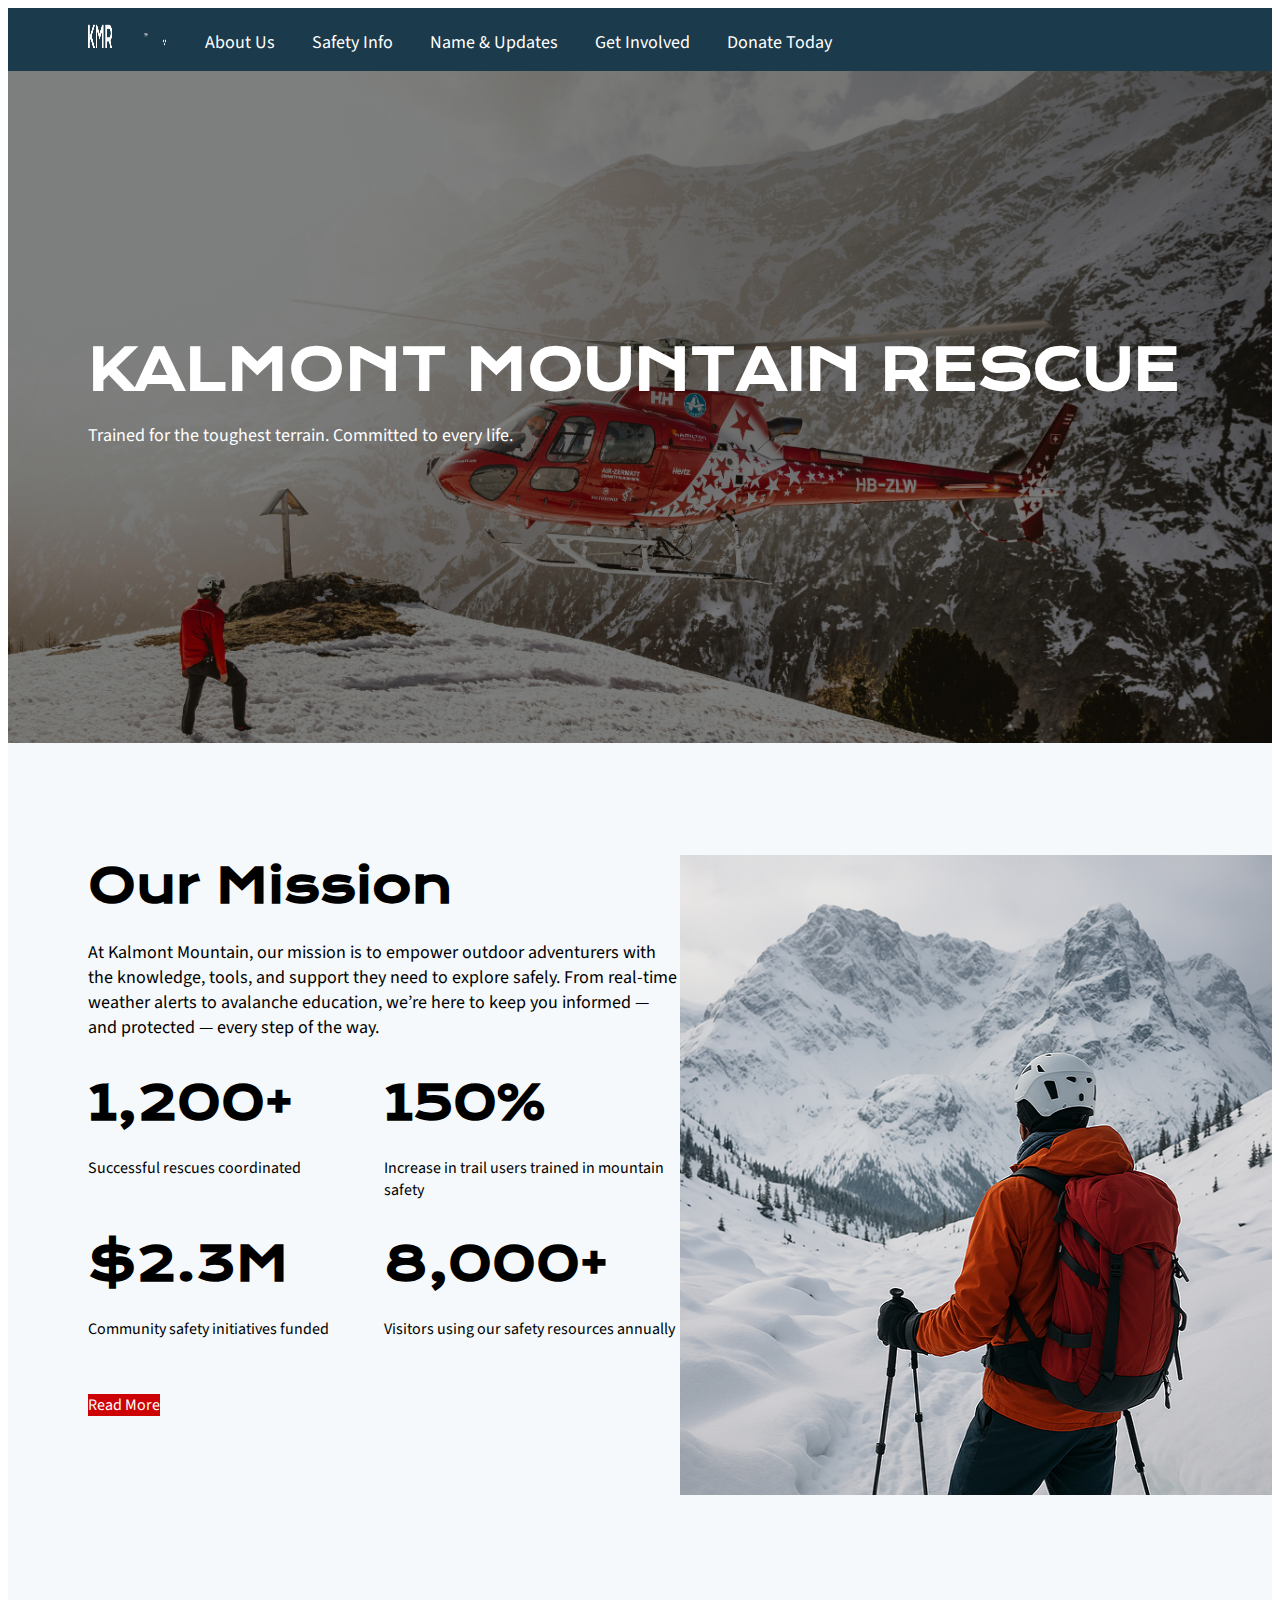
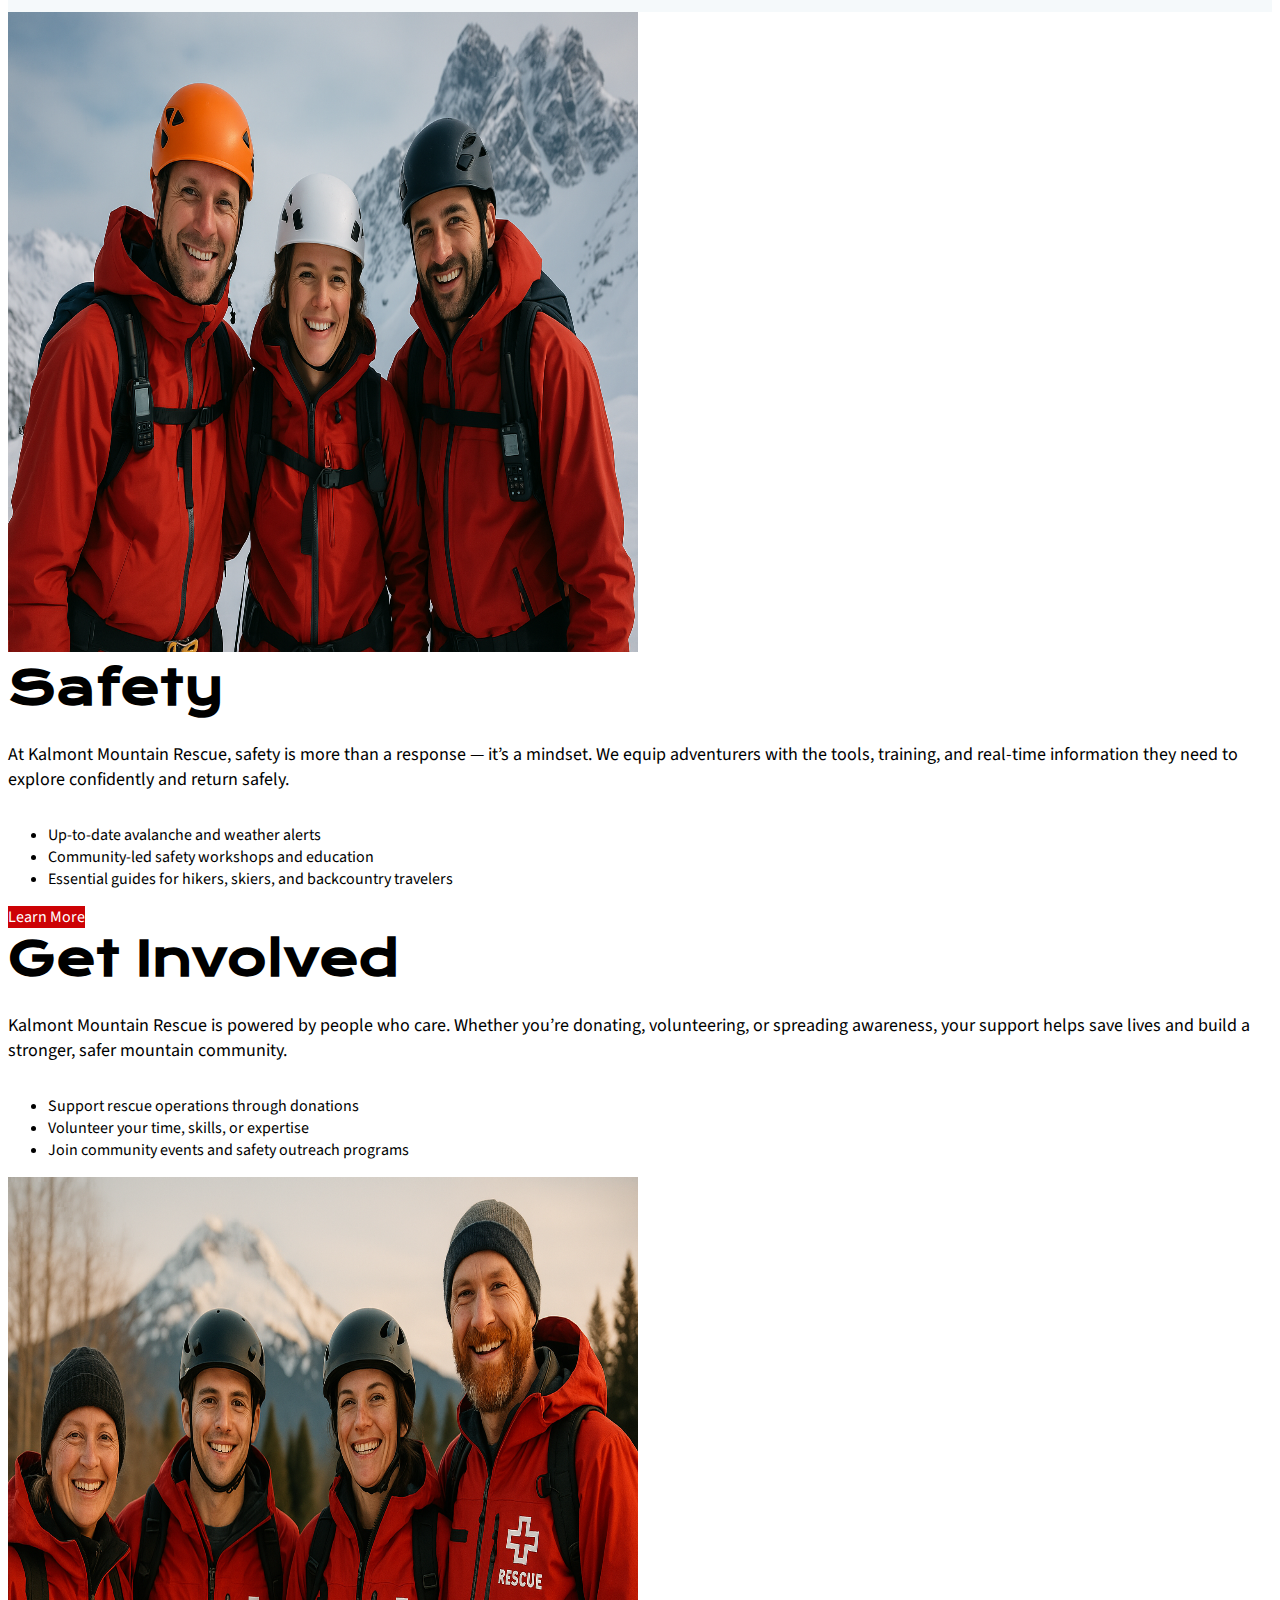
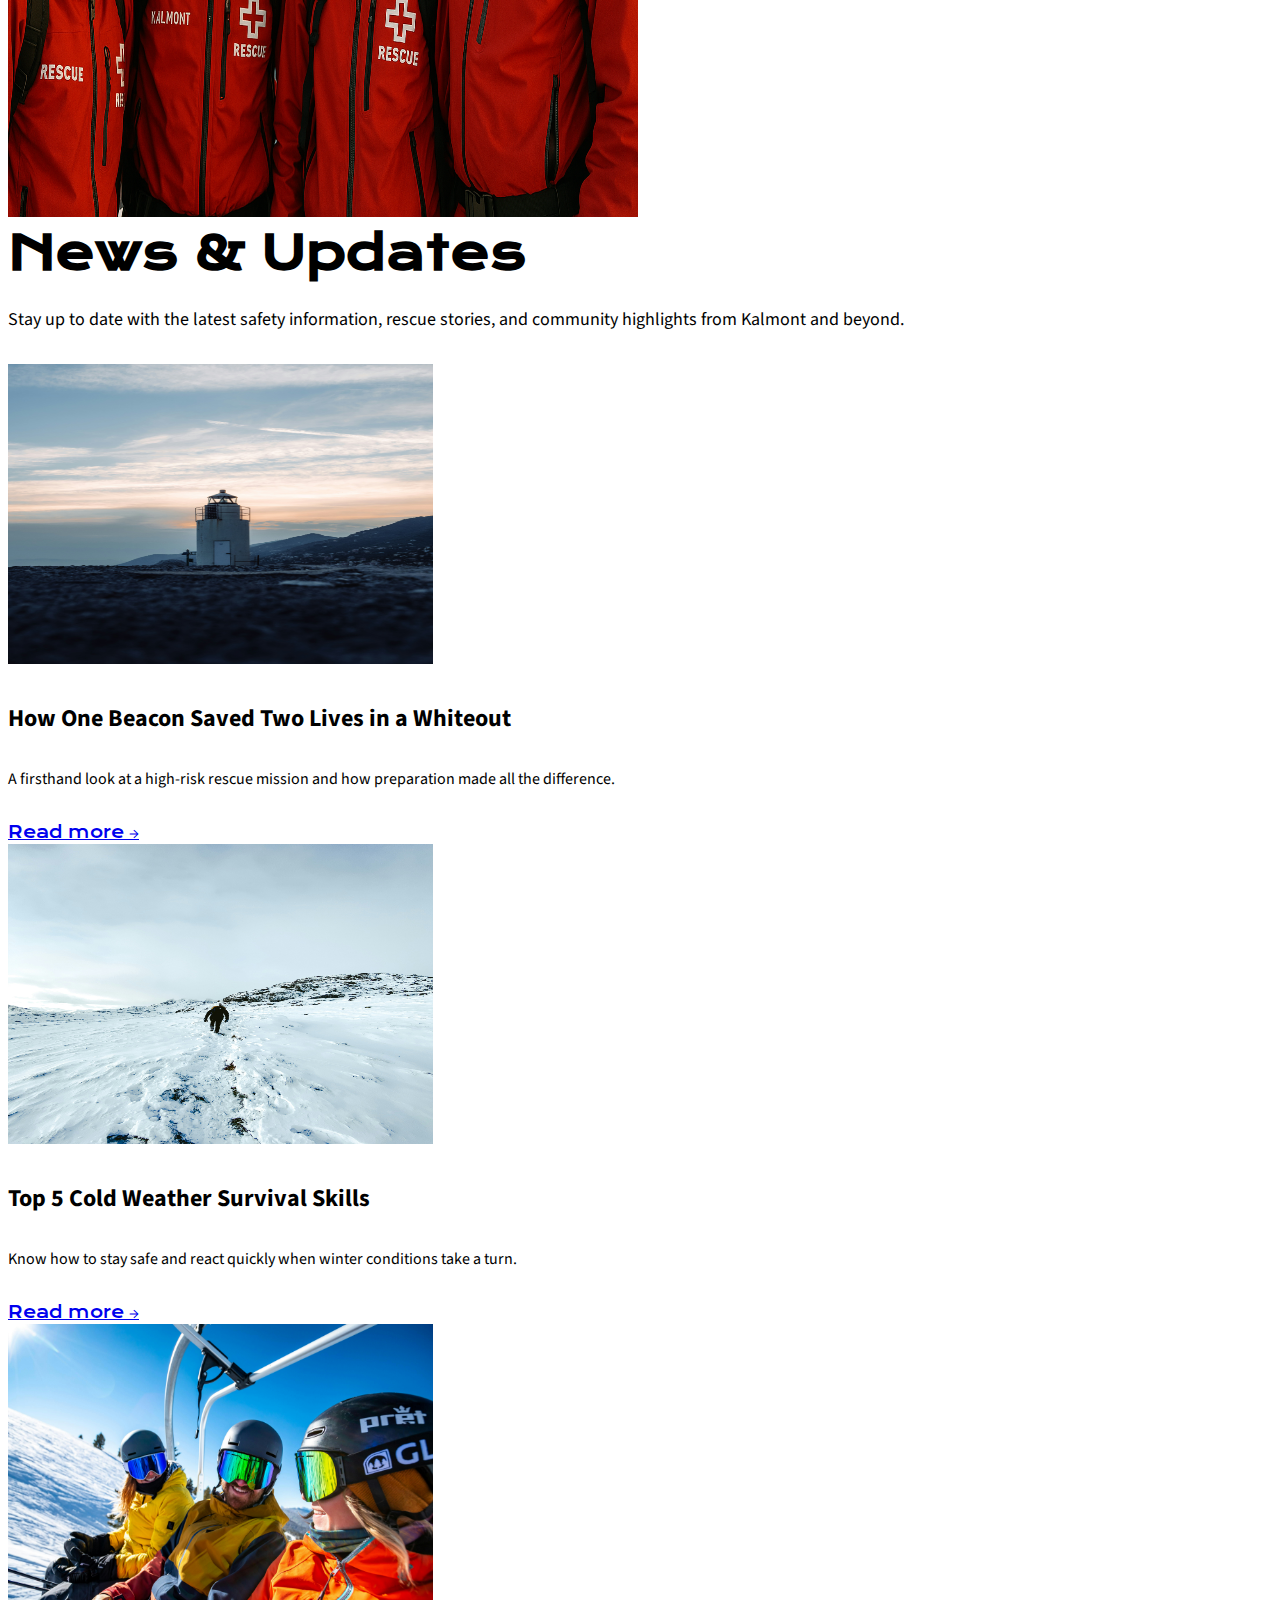
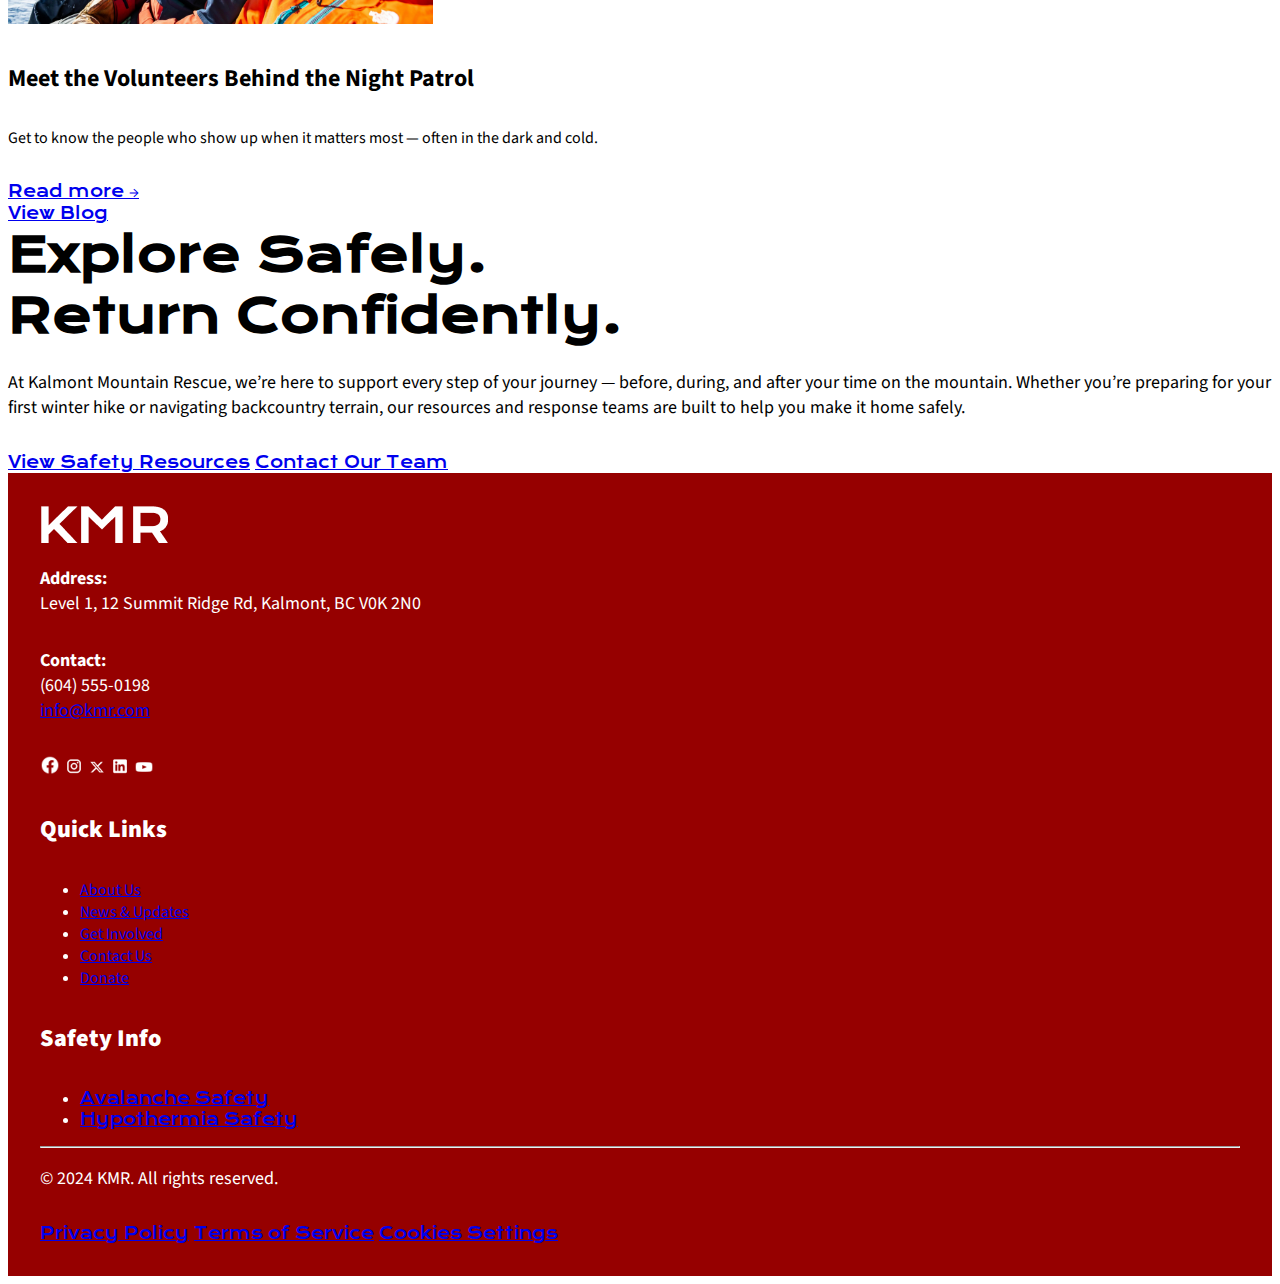
==== index.html @ d56be4c4 "fixed social media icon sizes" ====
<!DOCTYPE html>
<html lang="en">

<head>
  <!-- This area is for instructors for the browser and not for user -->
  <meta charset="utf-8">
  <title>Kalmont Mountain Rescue</title>
  <meta name="viewport" content="width=devise-width, initial-scale=1">
  <link rel="stylesheet" href="css/main.css">
  <!-- Google Fonts -->
  <link href="https://fonts.googleapis.com/css2?family=Krona+One&family=Source+Sans+3:wght@400;600&display=swap"
    rel="stylesheet">

</head>

<body>
  <header>
    <nav>
      <logo><img src="img/KMR.png" height="24px" width="24px" alt="KMR logo"></logo>
      <a href="#weather-section">
        <img src="img/Group 14.png" height="24px" width="24px" alt="Icon of clouds with raindrops and lightening">
        <img src="img/weui_arrow-outlined.png" height="13px" width="7px" alt="chevron icon for drop down menu">
      </a>
      <a href="#about-us">About Us</a>
      <a href="#safety-info">Safety Info</a>
      <a href="#news-and-updates">Name & Updates</a>
      <a href="#get-involved">Get Involved</a>
      <a class=donate-button href="#donate-form">Donate Today</a>
    </nav>
  </header>

<main>
  <section class="hero">
    <article>
      <h1>Kalmont Mountain Rescue</h1>
      <p>Trained for the toughest terrain. Committed to every life.</p>
    </article>
  </section>

  <section class="our-mission">
    <section class="stats-section"></div>
    <div class="description">
    <h2>Our Mission</h2>
    <p>At Kalmont Mountain, our mission is to empower outdoor adventurers with the knowledge, tools, and support they
      need to explore safely. From real-time weather alerts to avalanche education, we’re here to keep you informed —
      and protected — every step of the way.</p>
    </div>

    <div class="numbers">
      <div class="stat">
        <h2>1,200+</h2>
        <p class="p2">Successful rescues coordinated</p>
      </div>

      <div class="stat">
        <h2>150%</h2>
        <p class="p2">Increase in trail users trained in mountain safety</p>
      </div>

      <div class="stat">
        <h2>$2.3M</h2>
        <p class="p2">Community safety initiatives funded</p>
      </div>

      <div class="stat">
        <h2>8,000+</h2>
        <p class="p2">Visitors using our safety resources annually</p>
      </div>
    </div>
    <a class=readmore-button href="#about-us">Read More</a>
    </section>
 
    <section class="missionstat">
    <div class="our-mission-image">
      <img src="img/orangejacketskier.jpg" height="640px" witdth="630px"
        alt="Person with an orange jacket and red backpack from behind looking towards a snowy mountain.">
    </div>

    </section>
  </section>

  <section class="safety-section">
    <div class="safety-image">
      <img src="img/ChatGPT Image Mar 30, 2025 at 01_12_57 PM.png" height="640px" width="630px"
        alt="Mountain rescue team smiling in snowy mountains" />
    </div>

    <div class="safety-content">
      <h2 class="section-title">Safety</h2>
      <p>
        At Kalmont Mountain Rescue, safety is more than a response — it’s a mindset.
        We equip adventurers with the tools, training, and real-time information
        they need to explore confidently and return safely.
      </p>
      <ul class="safety-list">
        <li class="p2">Up-to-date avalanche and weather alerts</li>
        <li class="p2">Community-led safety workshops and education</li>
        <li class="p2">Essential guides for hikers, skiers, and backcountry travelers</li>
      </ul>
    </div>
    <a class=readmore-button href="#safety-info">Learn More</a>
  </section>
  
  <section class="get-involved">
    <div class="get-involved-content">
      <h2 class="section-title">Get Involved</h2>
      <p>
        Kalmont Mountain Rescue is powered by people who care. Whether you’re
        donating, volunteering, or spreading awareness, your support helps save lives
        and build a stronger, safer mountain community.
      </p>
      <ul class="get-involved-list">
        <li class="p2">Support rescue operations through donations</li>
        <li class="p2">Volunteer your time, skills, or expertise</li>
        <li class="p2">Join community events and safety outreach programs</li>
      </ul>
    </div>
  
    <div class="get-involved-image">
      <img src="img/ChatGPT Image Mar 30, 2025 at 01_34_29 PM.png" width="630px" height="640px" alt="Volunteers smiling and shaking hands in snowy forest" />
    </div>
  </section>

  <section class="news-updates" id="news-and-updates">
    <h2>News & Updates</h2>
    <p>Stay up to date with the latest safety information, rescue stories, and community highlights from Kalmont and beyond.</p>
  
    <div class="news-cards">
      <article class="news-card">
        <img src="img/chris-curry-uxTtlJYER2c-unsplash.jpg" width="425.33px" height="300px" alt="Lighthouse in a whiteout" />
        <h4>How One Beacon Saved Two Lives in a Whiteout</h4>
        <p class="p2">A firsthand look at a high-risk rescue mission and how preparation made all the difference.</p>
        <a class="readmore-hyperlink" href="#">Read more →</a>
      </article>
  
      <article class="news-card">
        <img src="img/craig-bradford-J_xplkxx--8-unsplash.jpg" width="425.33px" height="300px" alt="Person hiking through snow" />
        <h4>Top 5 Cold Weather Survival Skills</h4>
        <p class="p2">Know how to stay safe and react quickly when winter conditions take a turn.</p>
        <a class="readmore-hyperlink" href="#">Read more →</a>
      </article>
  
      <article class="news-card">
        <img src="img/glade-optics-ttGLlNElbCc-unsplash.jpg" width="425.33px" height="300px" alt="Volunteers on ski patrol" />
        <h4>Meet the Volunteers Behind the Night Patrol</h4>
        <p class="p2">Get to know the people who show up when it matters most — often in the dark and cold.</p>
        <a class="readmore-hyperlink" href="#">Read more →</a>
      </article>
    </div>
  
    <a class="viewblog-button" href="#news-and-updates">View Blog</a>
  </section>

  <section class="explore-safely">
    <div class="explore-safely-content">
      <h2>Explore Safely. <br>Return Confidently.</h2>
      <p>
        At Kalmont Mountain Rescue, we’re here to support every step of your journey —
        before, during, and after your time on the mountain. Whether you’re preparing for
        your first winter hike or navigating backcountry terrain, our resources and
        response teams are built to help you make it home safely.
      </p>
      <div class="explore-safely-buttons">
        <a class="safety-info-button" href="#safety-info">View Safety Resources</a>
        <a class="contact-our-team-button" href="#contact-us">Contact Our Team</a>
      </div>
    </div>
  </section>
</main>
  <footer class="site-footer">
    <div class="footer-top">
      <div class="footer-col">
        <img src="img/KMR.png" alt="KMR Logo" class="footer-logo" />
  
        <p><strong>Address:</strong><br>
        Level 1, 12 Summit Ridge Rd, Kalmont, BC V0K 2N0</p>
  
        <p><strong>Contact:</strong><br>
        (604) 555-0198<br>
        <a href="mailto:info@kmr.com">info@kmr.com</a></p>
  
        <div class="social-icons">
          <a href="#"><img src="img/Facebook.png" width="20px" height="20px" alt="Facebook Icon" /></a>
          <a href="#"><img src="img/Instagram.png" width="18px" height="18px"  alt="Instagram Icon" /><a>
          <a href="#"><img src="img/X.png" width="18px" height="16px"  alt="X Icon" /></a>
          <a href="#"><img src="img/LinkedIn.png" width="18px" height="18px"  alt="LinkedIn Icon" /></a>
          <a href="#"><img src="img/Youtube.png" width="20px" height="16px" alt="YouTube Icon" /></a>
        </div>
      </div>
  
      <div class="footer-column">
        <h4><strong>Quick Links</strong></h4>
        <ul>
          <li><a class="p2" href="#about-us">About Us</a></li>
          <li><a class="p2" href="#news-and-updates">News & Updates</a></li>
          <li><a class="p2" href="#get-involved">Get Involved</a></li>
          <li><a class="p2" href="#contact-us">Contact Us</a></li>
          <li><a class="p2" href="#donate">Donate</a></li>
        </ul>
      </div>
  
      <div class="footer-column">
        <h4><strong>Safety Info </strong></h4>
        <ul>
          <li><a href="#">Avalanche Safety</a></li>
          <li><a href="#">Hypothermia Safety</a></li>
        </ul>
      </div>
    </div>
  
    <hr>
  
    <div class="footer-bottom">
      <p class="p3">© 2024 KMR. All rights reserved.</p>
      <div class="legal-links">
        <a class="p3" href="#">Privacy Policy</a>
        <a class="p3" href="#">Terms of Service</a>
        <a class="p3" href="#">Cookies Settings</a>
      </div>
    </div>
  </footer>

</body>

</html>
---- css/main.css ----
body {
	font-family: 'Krona One', 'Source Sans 3', 'Arial', sans-serif;
	color: #000;

}

h1 {
	font-family: "Krona One";
	text-transform: uppercase;
	font-size: 3.5rem;
	margin-top: 0;
	margin-bottom: 1rem;
}

nav a {
	font-family: "Source Sans 3";
	font-size: 1.125rem;
	display: inline-block;
	padding: 1rem;
	color: #FFF;
	text-decoration: none;
}

nav a.hover { 
	background-color: #888;
}

h2 {
	font-family: "Krona One";
	font-size: 3rem;
	margin: 0 0 1.5rem 0;
}

h3 {
	font-family: "Source Sans 3";
	font-size: 2.5rem;
}

h4 {
	font-family: "Source Sans 3";
	font-size: 1.5rem;
}

p {
	font-family: "Source Sans 3";
	font-size: 1.125rem;
	margin-bottom: 2rem;
}

.p2 {
	font-family: "Source Sans 3";
	font-size: 1rem;
}

header{
	background-color: #1B3A4B;
	padding: 0 80px;
}


img{
	max-width:100%;
}


.our-mission{
	background-color: #F5F9FB;
	display: grid;
	grid-template-columns: 1fr 1fr;
	justify-items: end;
	padding: 7rem 0 7rem 5rem;
	
}
.numbers{
	display: grid;
	grid-template-columns: 1fr 1fr;
	grid-template-rows: 1fr 1fr;
}

.readmore-button {
	color: #FFF;
	text-decoration: none;
	background-color: #CD0205;
	font-family: "Source Sans 3";
	font-size: ;
}

.hero{
	background:  linear-gradient(rgba(0, 0, 0, 0.5), rgba(0, 0, 0, 0.5)),url('../img/kevin-schmid-hero.jpg') no-repeat center center;
	background-size: cover;
	color:#FFF;
	max-width:100%;
	min-height: 42rem;
	display: flex; 
	align-items: center;
	
	
}

.hero article{
	padding-left: 5rem;
}

figure {
	margin-left: 0;
}

blockquote {
	font-size: 1.5rem;
	font-style: italic;
	color: red; 
	margin: 0.5rem;
}

footer{ /* ----- removed dot - footer is not a class + deleted footer p because we don't have such an element ---- */
	background-color: rgb(150,0,0); 
	color:white;
	min-height: 5rem;
	padding: 2rem;
}
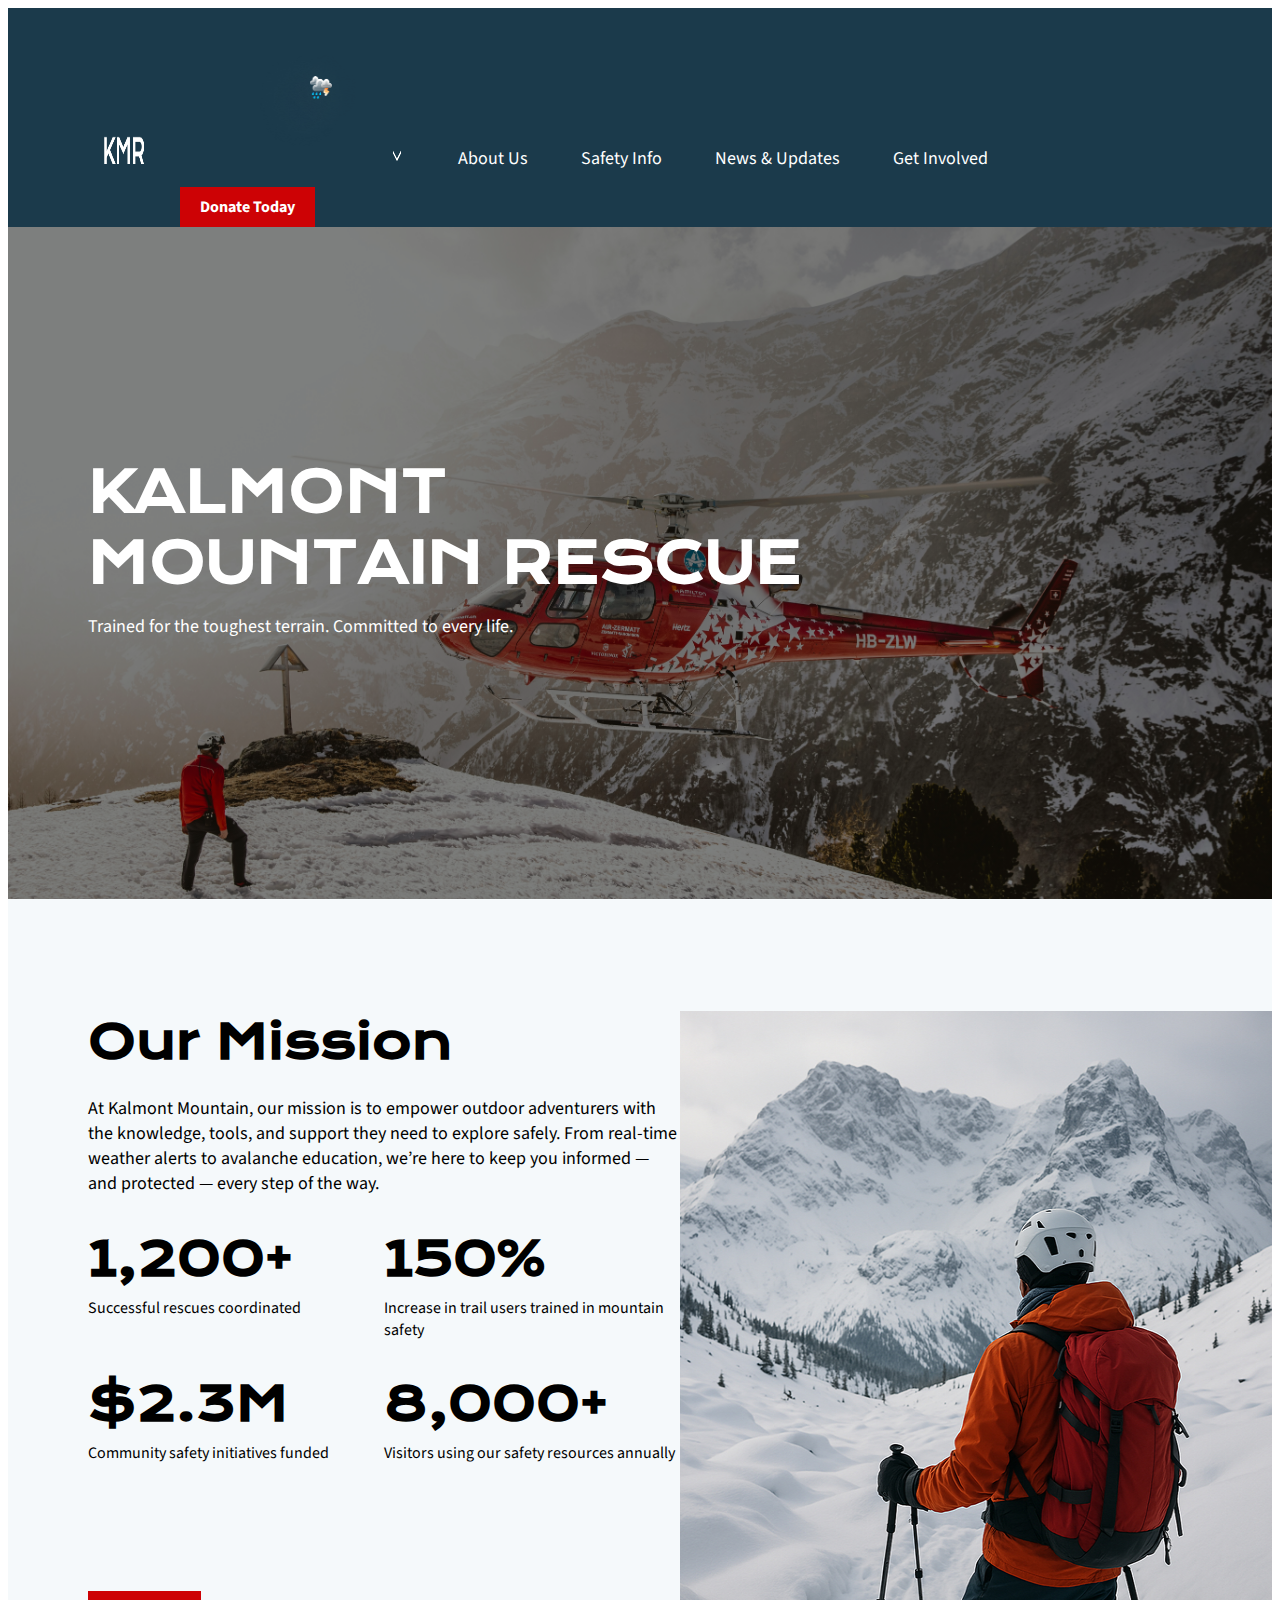
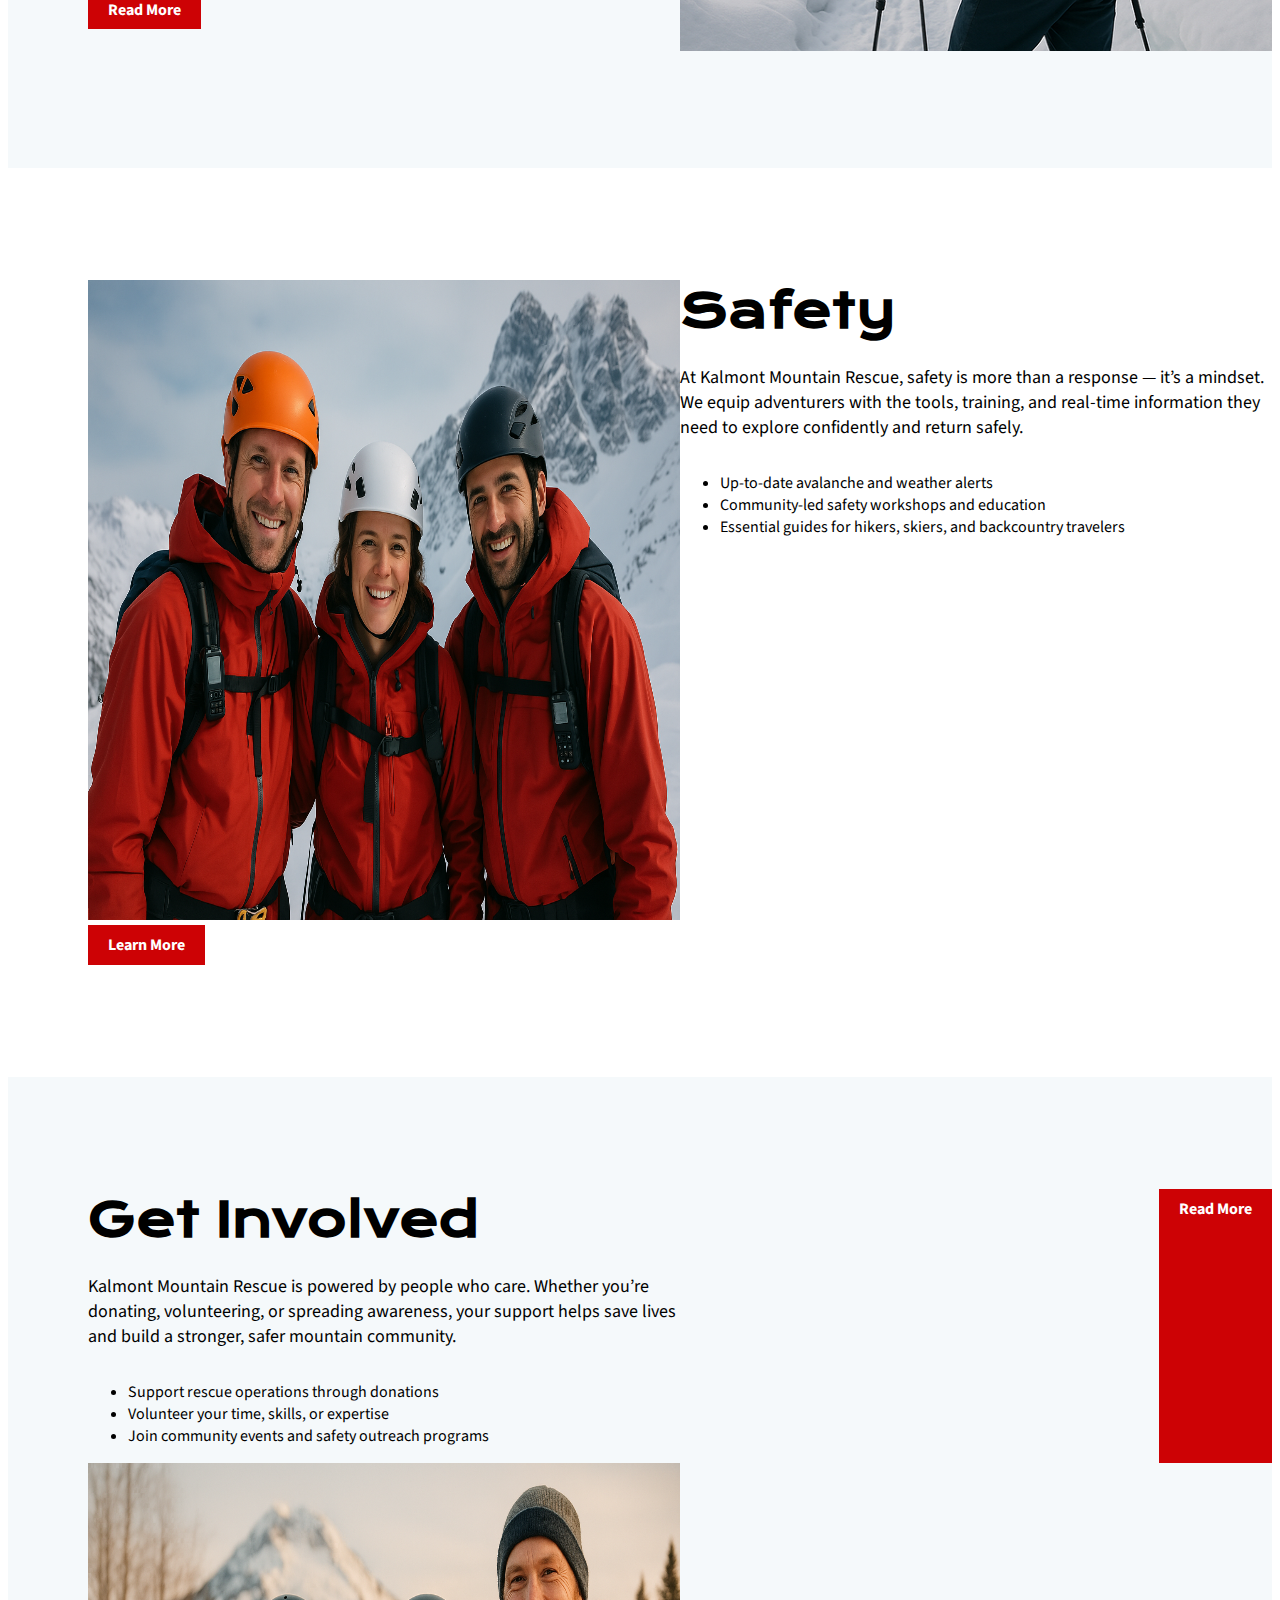
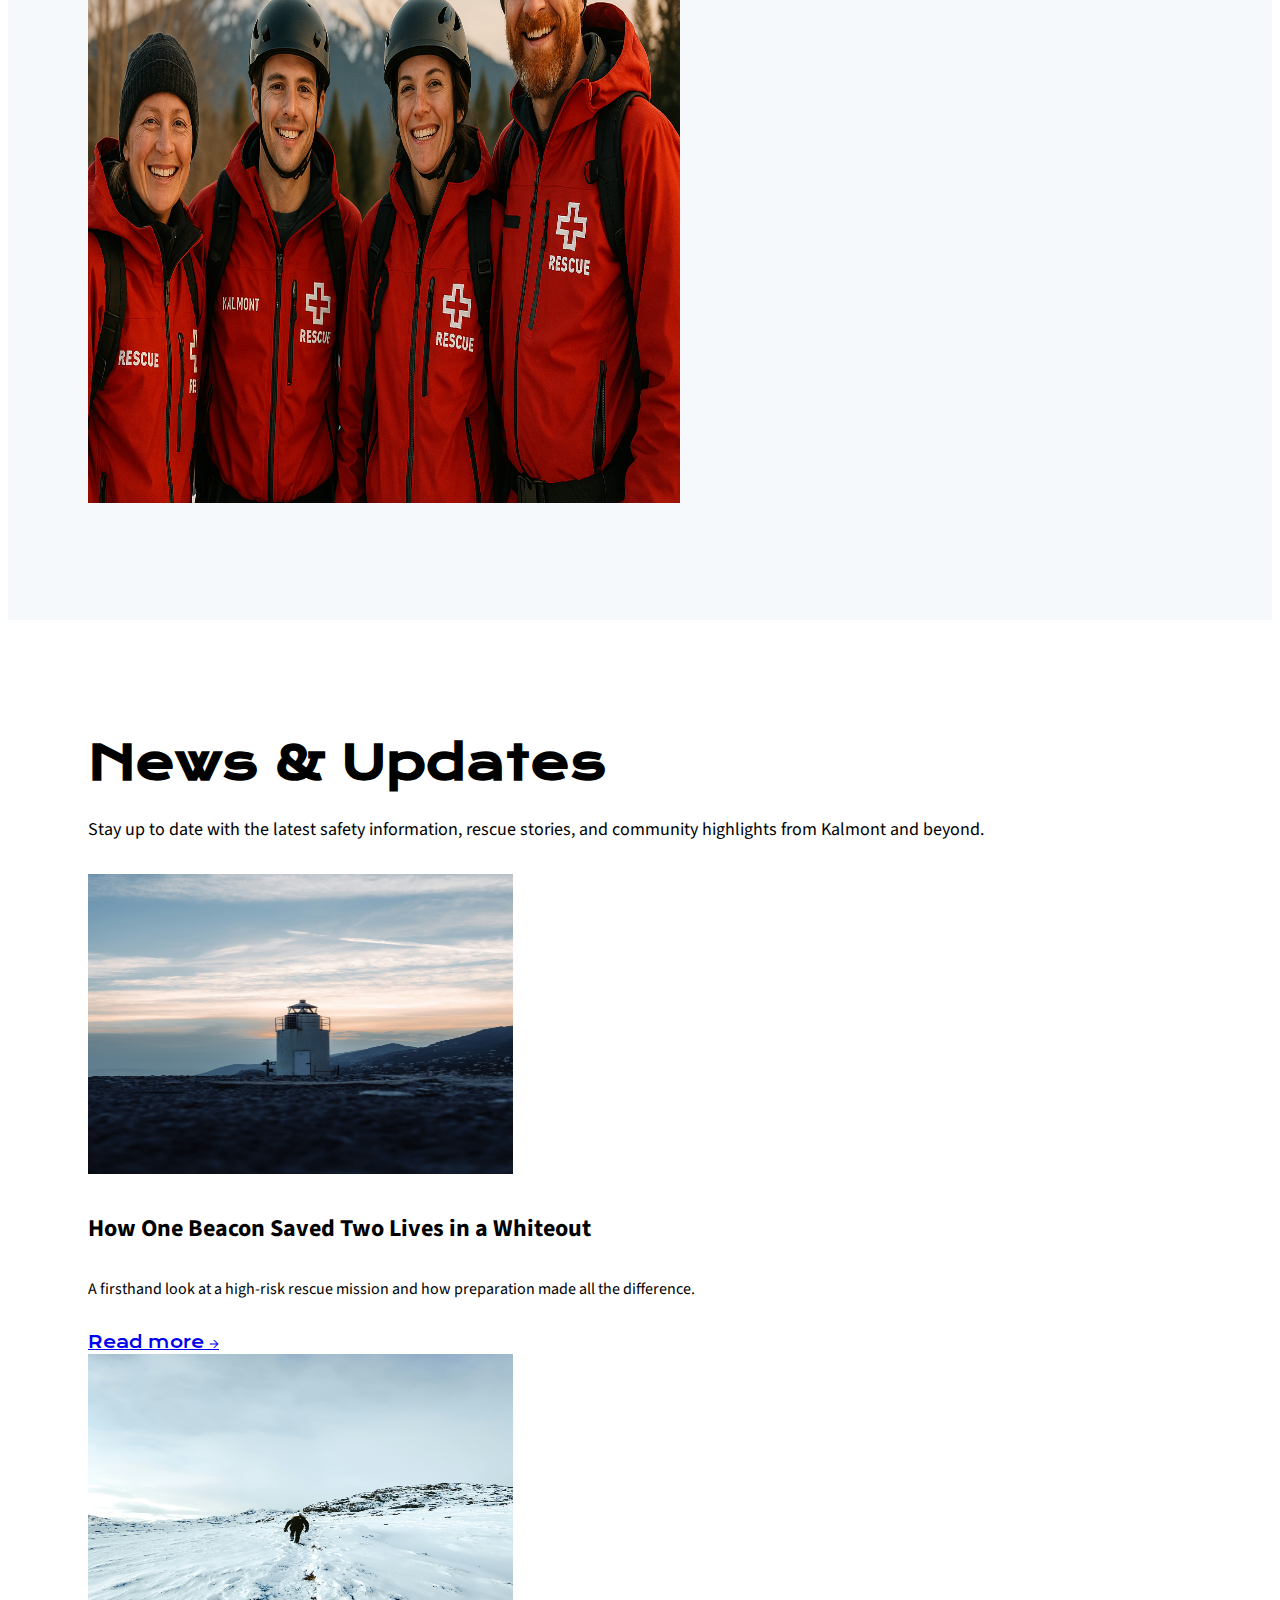
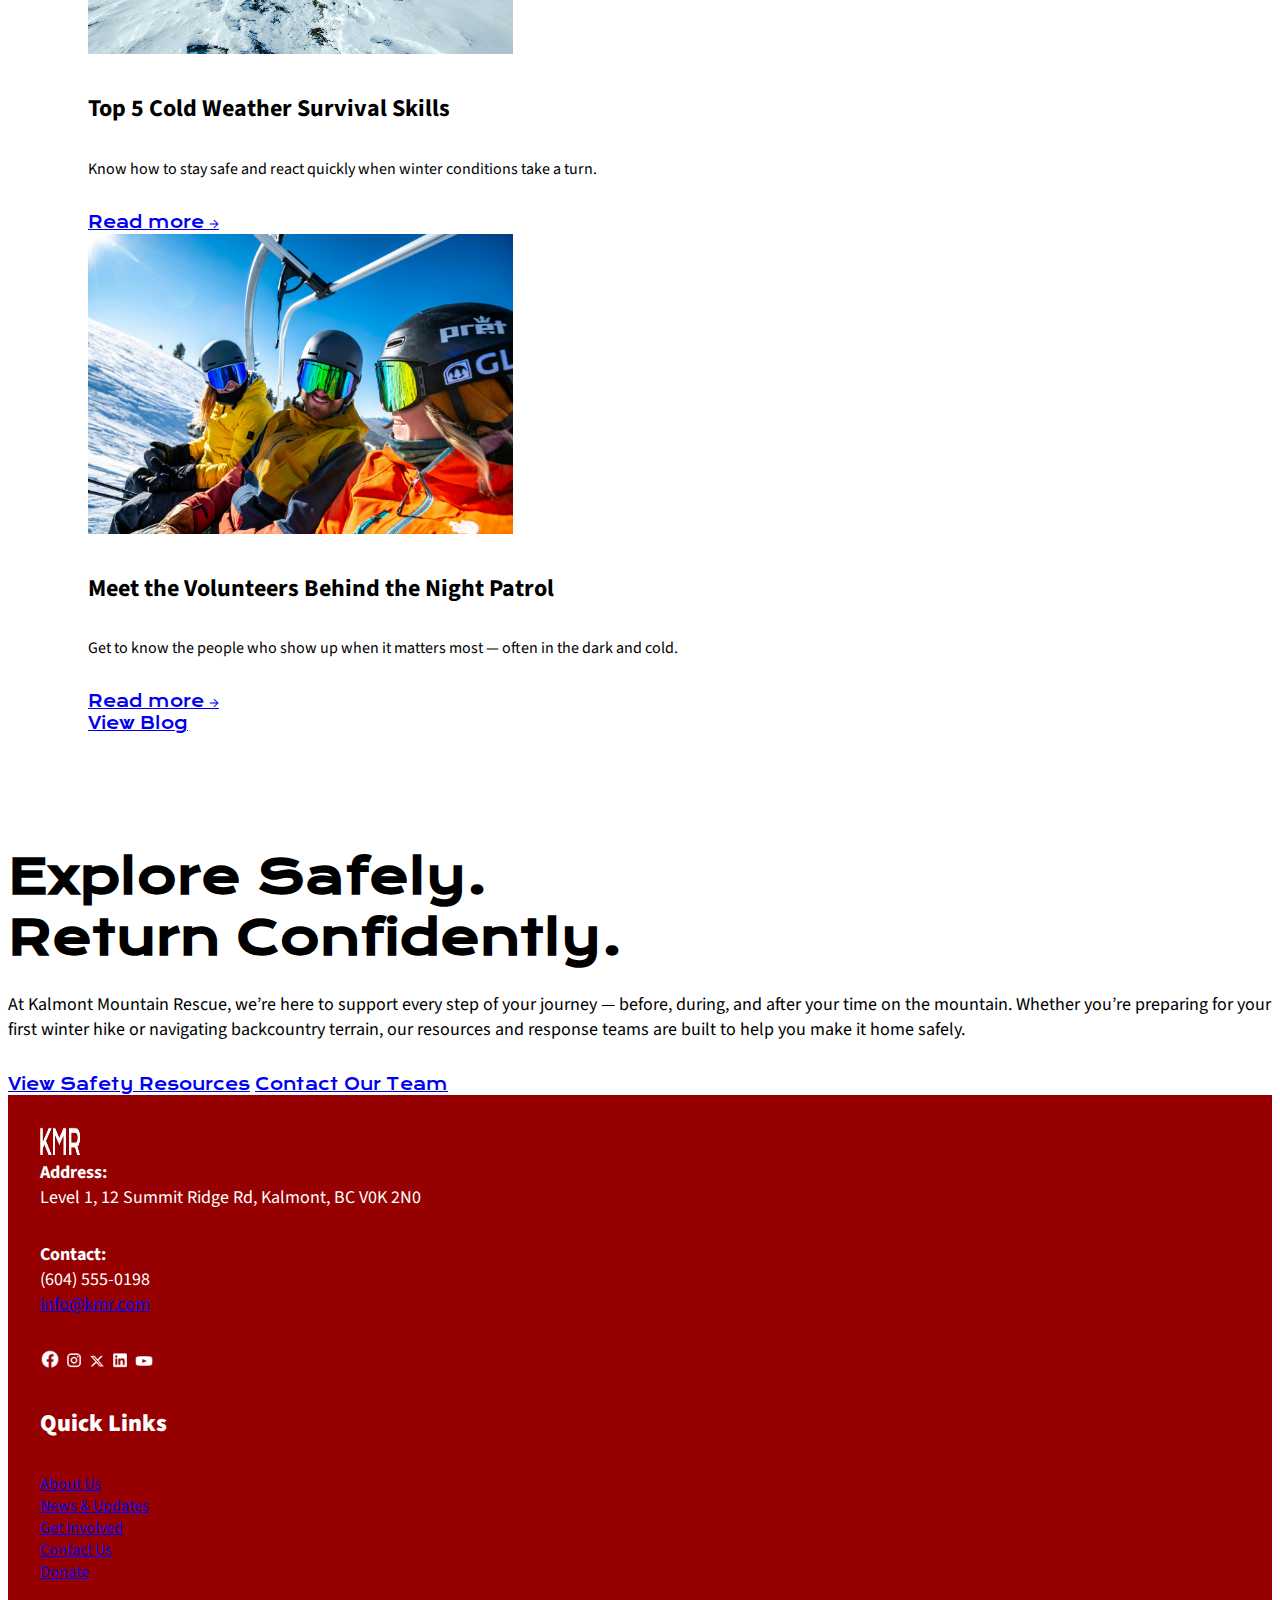
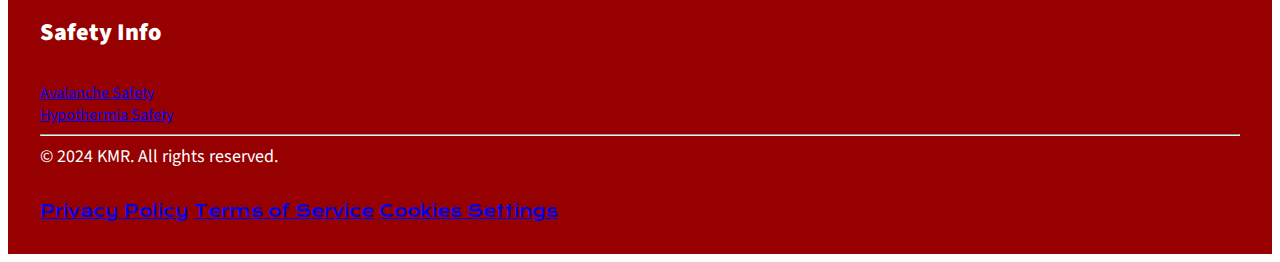
==== commit c0fb53bb: "created safety info html and somewhat fixed the logo and weather icon" ====
--- a/index.html
+++ b/index.html
@@ -16,14 +16,16 @@
 <body>
   <header>
     <nav>
-      <logo><img src="img/KMR.png" height="24px" width="24px" alt="KMR logo"></logo>
+      <a href="index.html"><img src="img/KMR.png" alt="KMR logo" width="40px" height="28px"></a>
       <a href="#weather-section">
-        <img src="img/Group 14.png" height="24px" width="24px" alt="Icon of clouds with raindrops and lightening">
-        <img src="img/weui_arrow-outlined.png" height="13px" width="7px" alt="chevron icon for drop down menu">
+        <a href="#weather-section">
+          <img src="img/weather-icon.png" width="140px" height="140px" alt="Weather icon" />
+          <img src="img/chevron-icon.png" width="16x" height="16px" alt="Dropdown chevron" />
+        </a>
       </a>
       <a href="#about-us">About Us</a>
       <a href="#safety-info">Safety Info</a>
-      <a href="#news-and-updates">Name & Updates</a>
+      <a href="#news-and-updates">News & Updates</a>
       <a href="#get-involved">Get Involved</a>
       <a class=donate-button href="#donate-form">Donate Today</a>
     </nav>
@@ -32,7 +34,7 @@
 <main>
   <section class="hero">
     <article>
-      <h1>Kalmont Mountain Rescue</h1>
+      <h1>Kalmont <br> Mountain Rescue</h1>
       <p>Trained for the toughest terrain. Committed to every life.</p>
     </article>
   </section>
@@ -115,9 +117,9 @@
         <li class="p2">Join community events and safety outreach programs</li>
       </ul>
     </div>
-  
+    <a class=readmore-button href="#get-involved">Read More</a>
     <div class="get-involved-image">
-      <img src="img/ChatGPT Image Mar 30, 2025 at 01_34_29 PM.png" width="630px" height="640px" alt="Volunteers smiling and shaking hands in snowy forest" />
+      <img src="img/ChatGPT Image Mar 30, 2025 at 01_34_29 PM.png" width="630px" height="640px" alt="Volunteers smiling and shaking hands in snowy forest"/>
     </div>
   </section>
 
@@ -167,58 +169,67 @@
     </div>
   </section>
 </main>
-  <footer class="site-footer">
-    <div class="footer-top">
-      <div class="footer-col">
-        <img src="img/KMR.png" alt="KMR Logo" class="footer-logo" />
-  
-        <p><strong>Address:</strong><br>
-        Level 1, 12 Summit Ridge Rd, Kalmont, BC V0K 2N0</p>
-  
-        <p><strong>Contact:</strong><br>
-        (604) 555-0198<br>
-        <a href="mailto:info@kmr.com">info@kmr.com</a></p>
-  
-        <div class="social-icons">
-          <a href="#"><img src="img/Facebook.png" width="20px" height="20px" alt="Facebook Icon" /></a>
-          <a href="#"><img src="img/Instagram.png" width="18px" height="18px"  alt="Instagram Icon" /><a>
-          <a href="#"><img src="img/X.png" width="18px" height="16px"  alt="X Icon" /></a>
-          <a href="#"><img src="img/LinkedIn.png" width="18px" height="18px"  alt="LinkedIn Icon" /></a>
-          <a href="#"><img src="img/Youtube.png" width="20px" height="16px" alt="YouTube Icon" /></a>
-        </div>
-      </div>
-  
-      <div class="footer-column">
-        <h4><strong>Quick Links</strong></h4>
-        <ul>
-          <li><a class="p2" href="#about-us">About Us</a></li>
-          <li><a class="p2" href="#news-and-updates">News & Updates</a></li>
-          <li><a class="p2" href="#get-involved">Get Involved</a></li>
-          <li><a class="p2" href="#contact-us">Contact Us</a></li>
-          <li><a class="p2" href="#donate">Donate</a></li>
-        </ul>
-      </div>
-  
-      <div class="footer-column">
-        <h4><strong>Safety Info </strong></h4>
-        <ul>
-          <li><a href="#">Avalanche Safety</a></li>
-          <li><a href="#">Hypothermia Safety</a></li>
-        </ul>
-      </div>
-    </div>
-  
-    <hr>
-  
-    <div class="footer-bottom">
-      <p class="p3">© 2024 KMR. All rights reserved.</p>
-      <div class="legal-links">
-        <a class="p3" href="#">Privacy Policy</a>
-        <a class="p3" href="#">Terms of Service</a>
-        <a class="p3" href="#">Cookies Settings</a>
-      </div>
-    </div>
-  </footer>
+<footer class="site-footer">
+  <div class="footer-top">
+    
+    <!-- Logo & Contact Info -->
+    <div class="footer-col">
+      <a href="index.html">
+        <img src="img/KMR.png" alt="KMR logo" width="40px" height="28px">
+      </a>
+
+      <p><strong>Address:</strong><br>
+      Level 1, 12 Summit Ridge Rd, Kalmont, BC V0K 2N0</p>
+
+      <p><strong>Contact:</strong><br>
+      (604) 555-0198<br>
+      <a href="mailto:info@kmr.com">info@kmr.com</a></p>
+
+      <div class="social-icons">
+        <a href="#"><img src="img/Facebook.png" width="20px" height="20px" alt="Facebook Icon" /></a>
+        <a href="#"><img src="img/Instagram.png" width="18px" height="18px" alt="Instagram Icon" /></a>
+        <a href="#"><img src="img/X.png" width="18px" height="16px" alt="X Icon" /></a>
+        <a href="#"><img src="img/LinkedIn.png" width="18px" height="18px" alt="LinkedIn Icon" /></a>
+        <a href="#"><img src="img/Youtube.png" width="20px" height="16px" alt="YouTube Icon" /></a>
+      </div>
+    </div>
+
+    <!-- Quick Links -->
+    <div class="footer-column">
+      <h4><strong>Quick Links</strong></h4>
+      <div>
+        <a class="p2" href="#about-us">About Us</a><br>
+        <a class="p2" href="#news-and-updates">News & Updates</a><br>
+        <a class="p2" href="#get-involved">Get Involved</a><br>
+        <a class="p2" href="#contact-us">Contact Us</a><br>
+        <a class="p2" href="#donate">Donate</a>
+      </div>
+    </div>
+
+    <!-- Safety Info -->
+    <div class="footer-column">
+      <h4><strong>Safety Info</strong></h4>
+      <div>
+        <a class="p2" href="#">Avalanche Safety</a><br>
+        <a class="p2" href="#">Hypothermia Safety</a>
+      </div>
+    </div>
+
+  </div>
+
+  <hr>
+
+  <!-- Bottom Copyright -->
+  <div class="footer-bottom">
+    <p class="p3">© 2024 KMR. All rights reserved.</p>
+    <div class="legal-links">
+      <a class="p3" href="#">Privacy Policy</a>
+      <a class="p3" href="#">Terms of Service</a>
+      <a class="p3" href="#">Cookies Settings</a>
+    </div>
+  </div>
+</footer>
+
 
 </body>
 
--- a/css/main.css
+++ b/css/main.css
@@ -20,6 +20,7 @@
 	padding: 1rem;
 	color: #FFF;
 	text-decoration: none;
+	padding-right: 2rem;
 }
 
 nav a.hover { 
@@ -45,7 +46,7 @@
 p {
 	font-family: "Source Sans 3";
 	font-size: 1.125rem;
-	margin-bottom: 2rem;
+	margin: 0 0 2rem 0;
 }
 
 .p2 {
@@ -54,10 +55,12 @@
 }
 
 header{
+	display: flex;
+	justify-content: space-between;
+	align-items: center;
 	background-color: #1B3A4B;
 	padding: 0 80px;
 }
-
 
 img{
 	max-width:100%;
@@ -70,20 +73,27 @@
 	grid-template-columns: 1fr 1fr;
 	justify-items: end;
 	padding: 7rem 0 7rem 5rem;
-	
 }
 .numbers{
 	display: grid;
 	grid-template-columns: 1fr 1fr;
 	grid-template-rows: 1fr 1fr;
+	margin-bottom: 5rem;
 }
 
-.readmore-button {
+.donate-button, .readmore-button {
 	color: #FFF;
 	text-decoration: none;
 	background-color: #CD0205;
 	font-family: "Source Sans 3";
-	font-size: ;
+	font-size: 1rem;
+	font-weight: 700;
+	line-height: 150%;
+	padding: 0.5rem 1.25rem;
+}
+
+.donate-button{
+	margin-left: 5.75rem;
 }
 
 .hero{
@@ -94,23 +104,39 @@
 	min-height: 42rem;
 	display: flex; 
 	align-items: center;
-	
-	
 }
 
 .hero article{
 	padding-left: 5rem;
 }
 
+.stat h2{
+	margin-bottom: 0.5rem;
+}
+
+.safety-section{
+	background-color: #fff;
+	display: grid;
+	grid-template-columns: 1fr 1fr;
+	justify-items: start;
+	padding: 7rem 0 7rem 5rem;
+}
+
+.get-involved {
+	background-color: #F5F9FB;
+	display: grid;
+	grid-template-columns: 1fr 1fr;
+	justify-items: end;
+	padding: 7rem 0 7rem 5rem;
+}
+
+.news-updates {
+	background-color: #fff;
+	padding: 7rem 0 7rem 5rem;
+}
+
 figure {
 	margin-left: 0;
-}
-
-blockquote {
-	font-size: 1.5rem;
-	font-style: italic;
-	color: red; 
-	margin: 0.5rem;
 }
 
 footer{ /* ----- removed dot - footer is not a class + deleted footer p because we don't have such an element ---- */
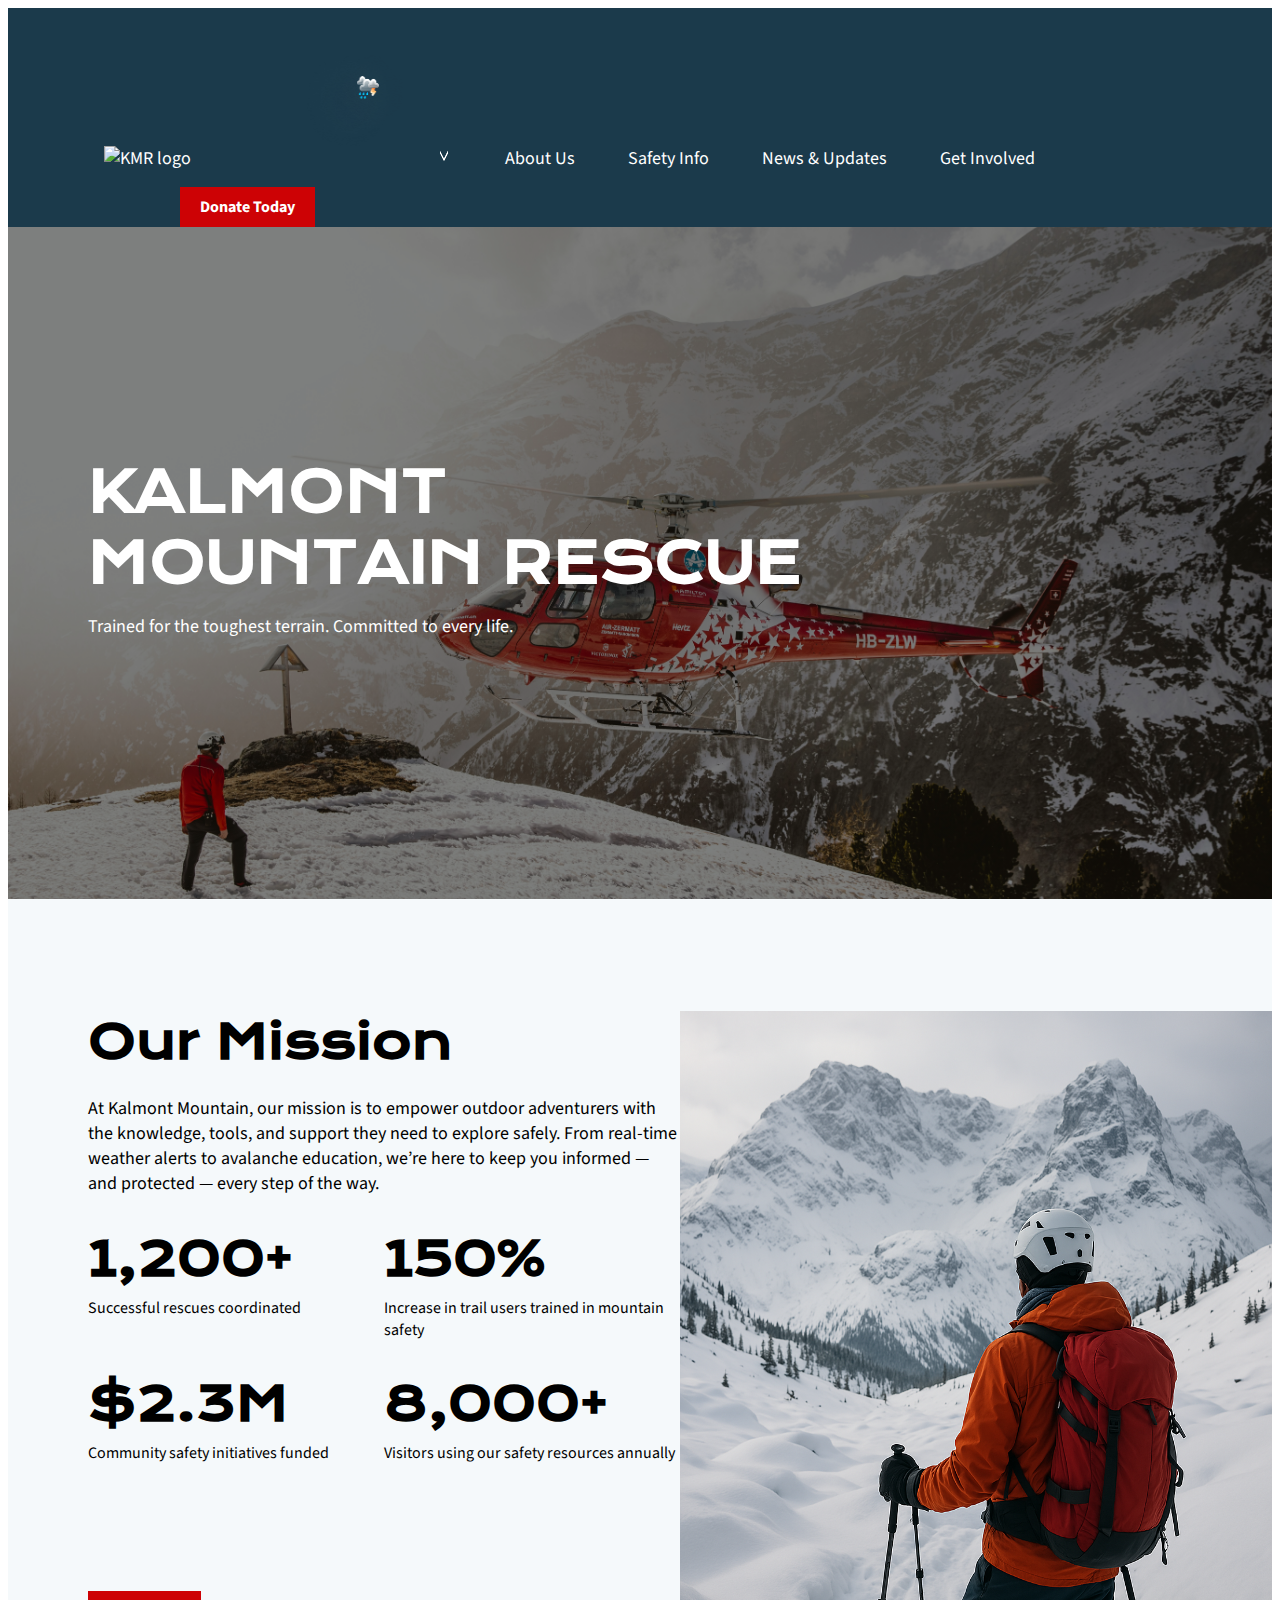
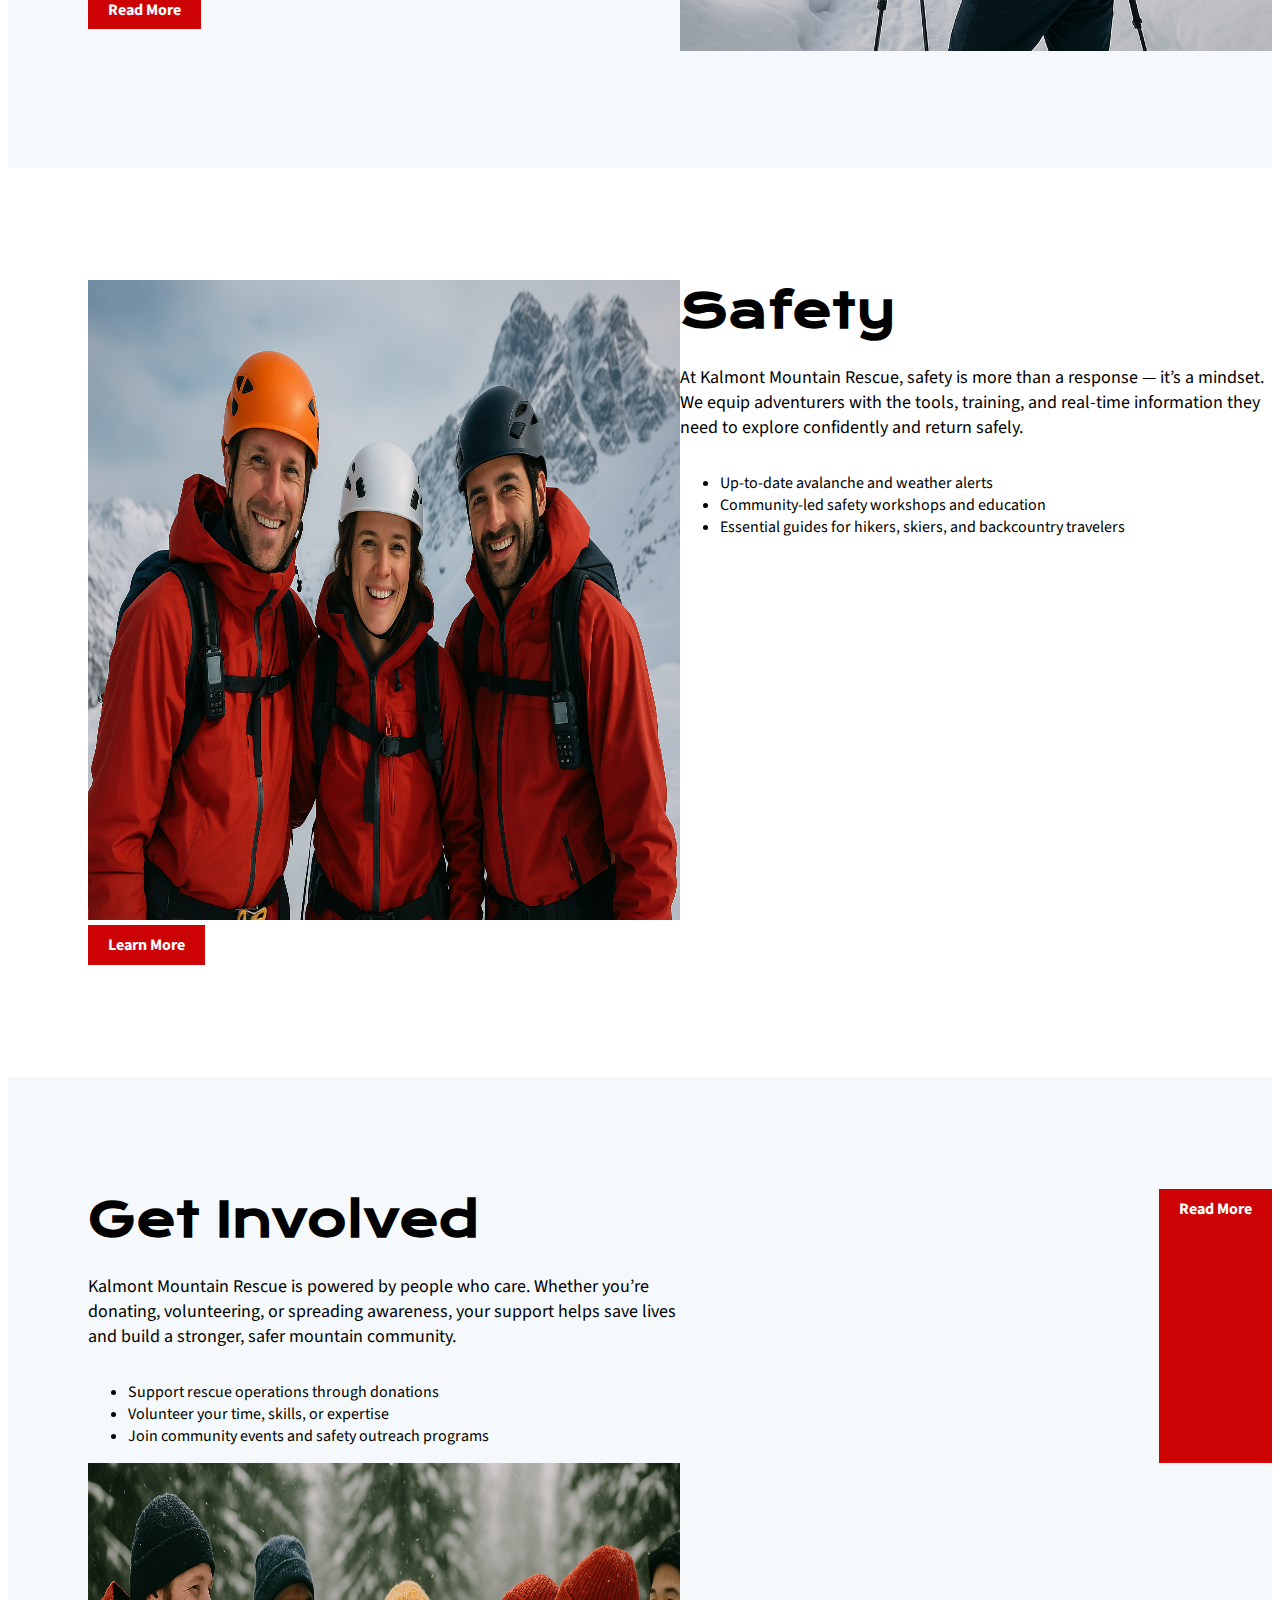
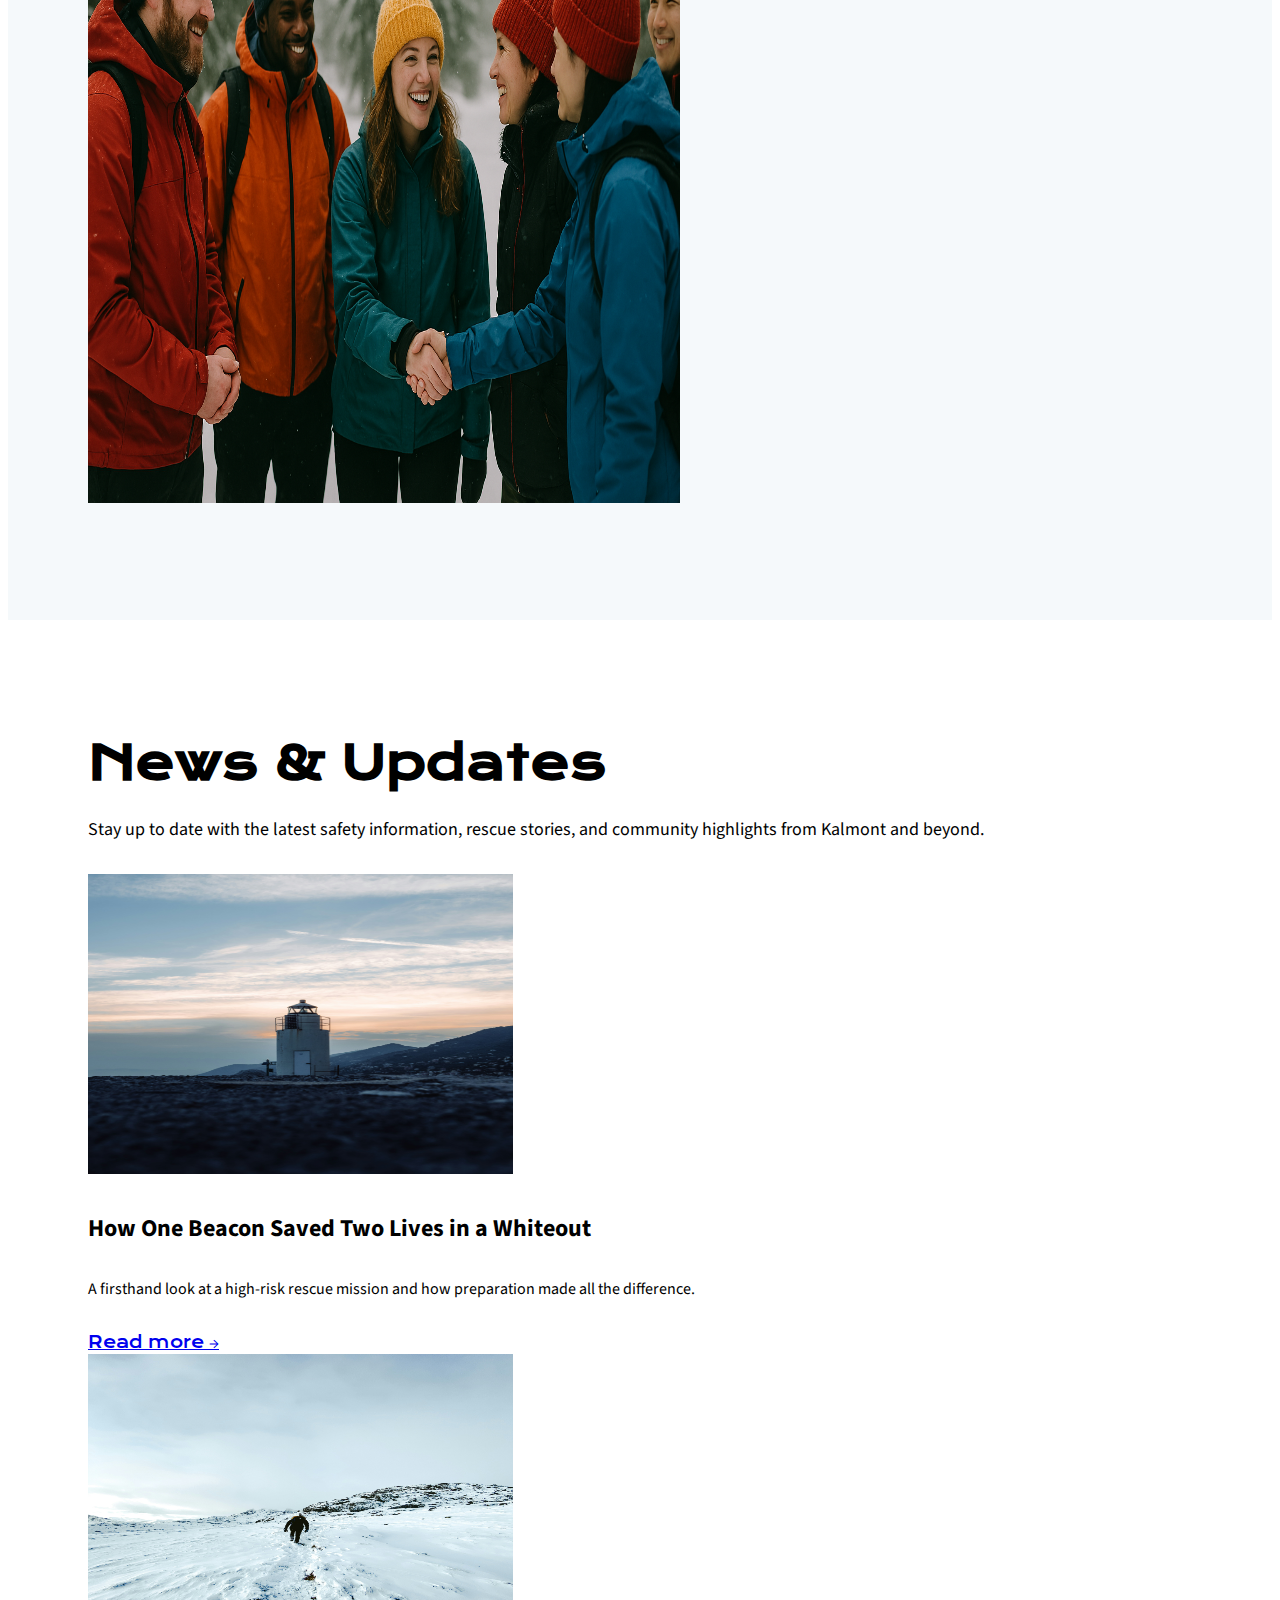
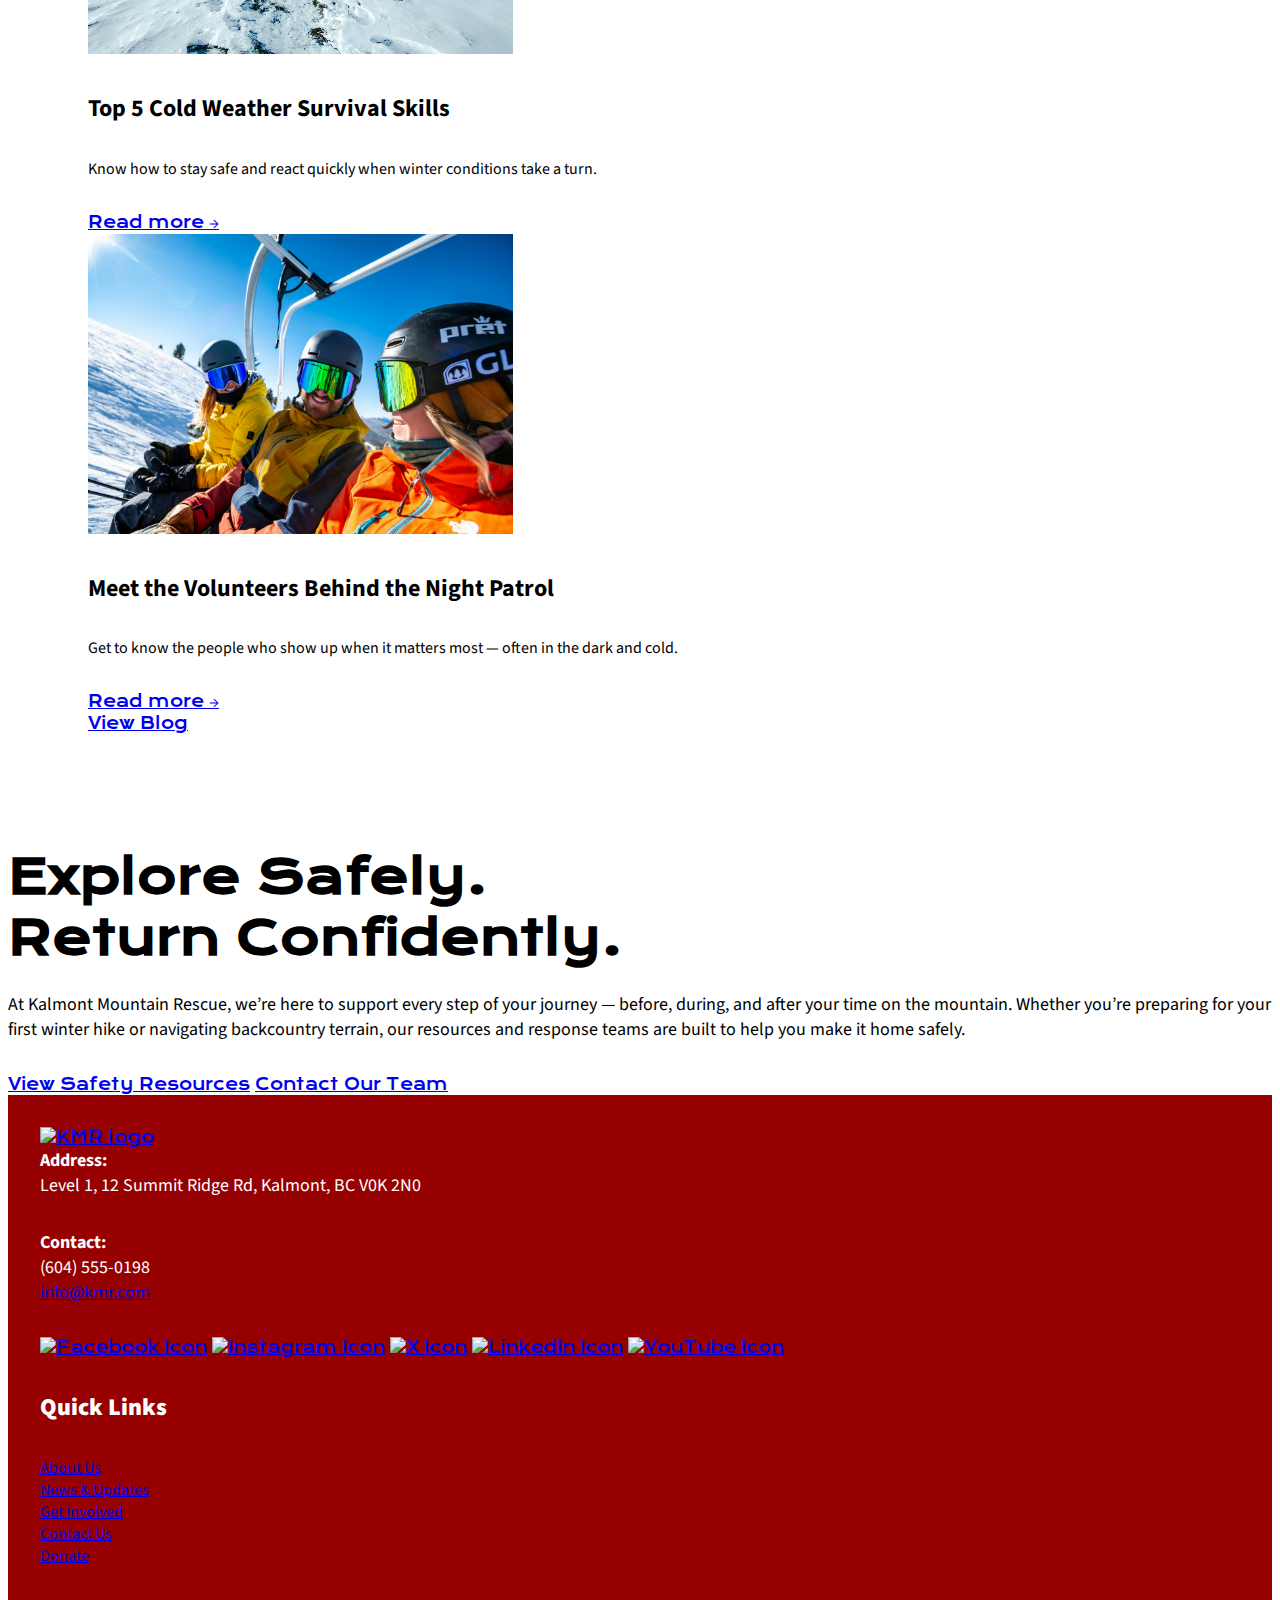
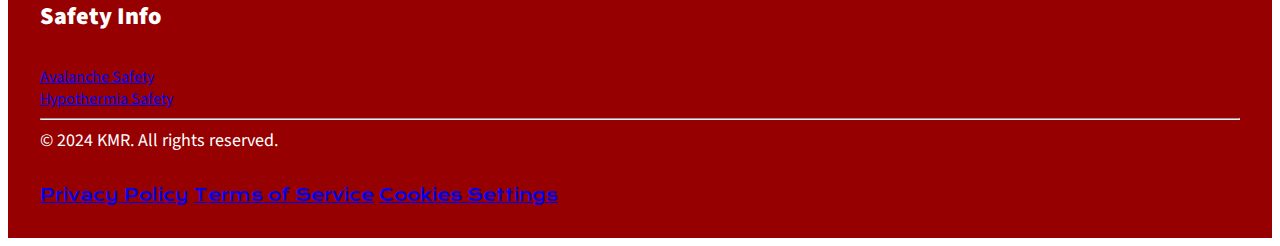
==== commit d0db662f: "did the about us page html and renamed and linked photos to not contain capitals" ====
--- a/index.html
+++ b/index.html
@@ -16,7 +16,7 @@
 <body>
   <header>
     <nav>
-      <a href="index.html"><img src="img/KMR.png" alt="KMR logo" width="40px" height="28px"></a>
+      <a href="index.html"><img src="img/kmr.png" alt="KMR logo" width="40px" height="28px"></a>
       <a href="#weather-section">
         <a href="#weather-section">
           <img src="img/weather-icon.png" width="140px" height="140px" alt="Weather icon" />
@@ -74,7 +74,7 @@
  
     <section class="missionstat">
     <div class="our-mission-image">
-      <img src="img/orangejacketskier.jpg" height="640px" witdth="630px"
+      <img src="img/orangejacketski.png" height="640px" witdth="630px"
         alt="Person with an orange jacket and red backpack from behind looking towards a snowy mountain.">
     </div>
 
@@ -83,7 +83,7 @@
 
   <section class="safety-section">
     <div class="safety-image">
-      <img src="img/ChatGPT Image Mar 30, 2025 at 01_12_57 PM.png" height="640px" width="630px"
+      <img src="img/3workerssmiling.png" height="640px" width="630px"
         alt="Mountain rescue team smiling in snowy mountains" />
     </div>
 
@@ -119,7 +119,7 @@
     </div>
     <a class=readmore-button href="#get-involved">Read More</a>
     <div class="get-involved-image">
-      <img src="img/ChatGPT Image Mar 30, 2025 at 01_34_29 PM.png" width="630px" height="640px" alt="Volunteers smiling and shaking hands in snowy forest"/>
+      <img src="img/volunteers.png" width="630px" height="640px" alt="Volunteers smiling and shaking hands in snowy forest"/>
     </div>
   </section>
 
@@ -169,13 +169,14 @@
     </div>
   </section>
 </main>
+
 <footer class="site-footer">
   <div class="footer-top">
     
     <!-- Logo & Contact Info -->
     <div class="footer-col">
       <a href="index.html">
-        <img src="img/KMR.png" alt="KMR logo" width="40px" height="28px">
+        <img src="img/kmr.png" alt="KMR logo" width="40px" height="28px">
       </a>
 
       <p><strong>Address:</strong><br>
@@ -186,11 +187,11 @@
       <a href="mailto:info@kmr.com">info@kmr.com</a></p>
 
       <div class="social-icons">
-        <a href="#"><img src="img/Facebook.png" width="20px" height="20px" alt="Facebook Icon" /></a>
-        <a href="#"><img src="img/Instagram.png" width="18px" height="18px" alt="Instagram Icon" /></a>
-        <a href="#"><img src="img/X.png" width="18px" height="16px" alt="X Icon" /></a>
-        <a href="#"><img src="img/LinkedIn.png" width="18px" height="18px" alt="LinkedIn Icon" /></a>
-        <a href="#"><img src="img/Youtube.png" width="20px" height="16px" alt="YouTube Icon" /></a>
+        <a href="#"><img src="img/facebook.png" width="20px" height="20px" alt="Facebook Icon" /></a>
+        <a href="#"><img src="img/instagram.png" width="18px" height="18px" alt="Instagram Icon" /></a>
+        <a href="#"><img src="img/x.png" width="18px" height="16px" alt="X Icon" /></a>
+        <a href="#"><img src="img/linkedin.png" width="18px" height="18px" alt="LinkedIn Icon" /></a>
+        <a href="#"><img src="img/youtube.png" width="20px" height="16px" alt="YouTube Icon" /></a>
       </div>
     </div>
 
@@ -230,7 +231,6 @@
   </div>
 </footer>
 
-
 </body>
 
 </html>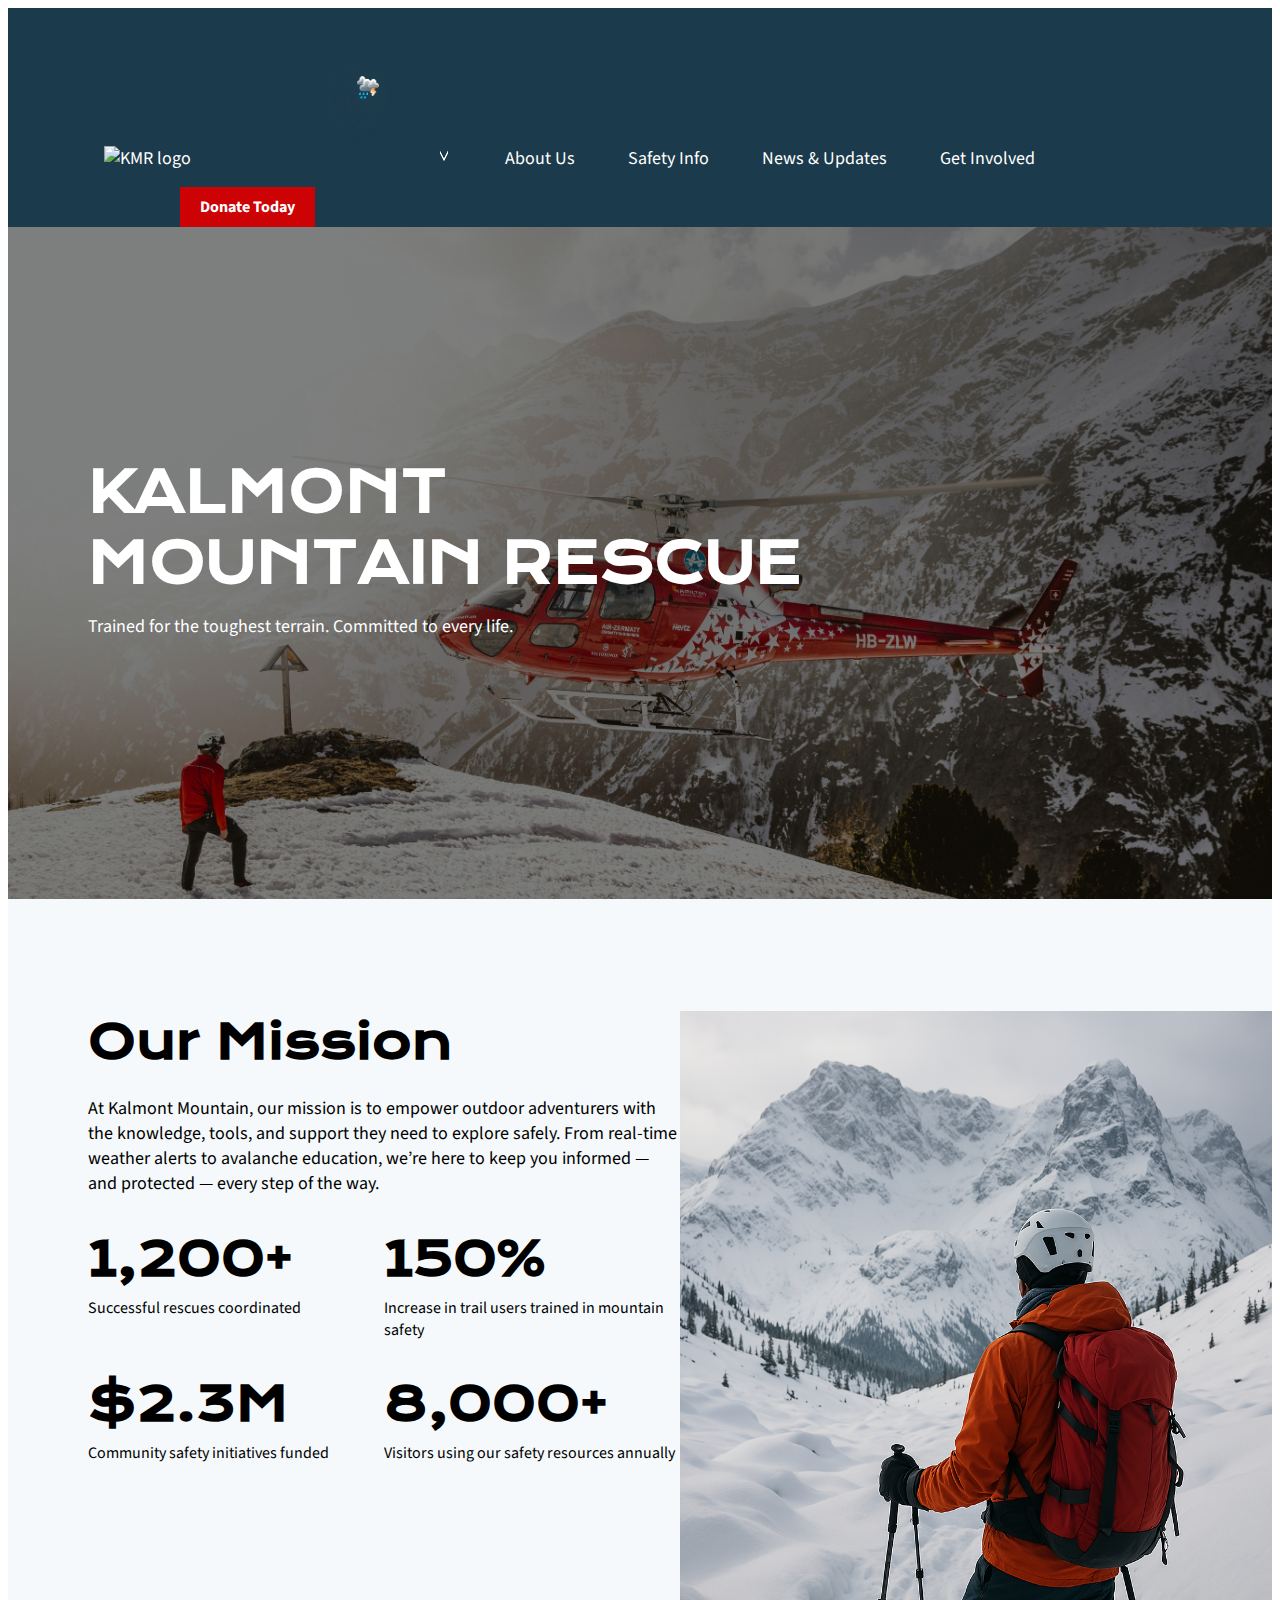
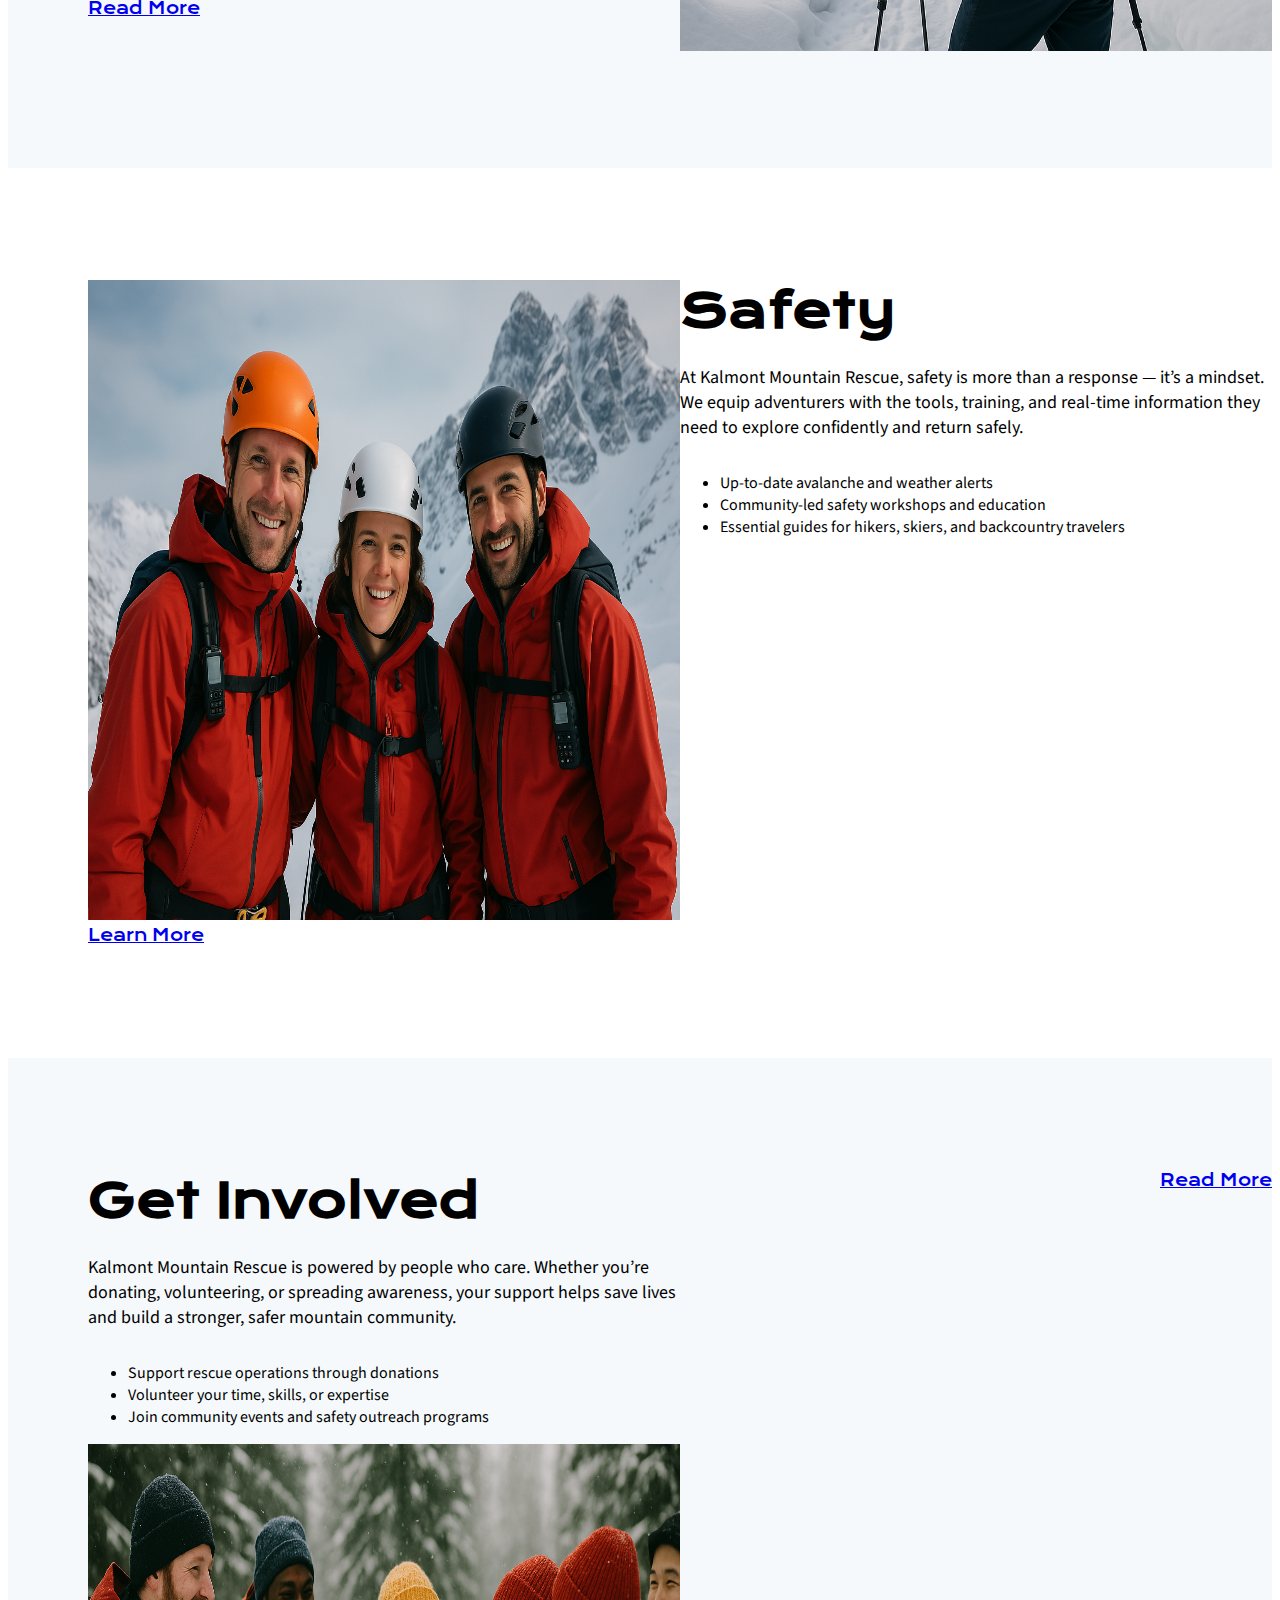
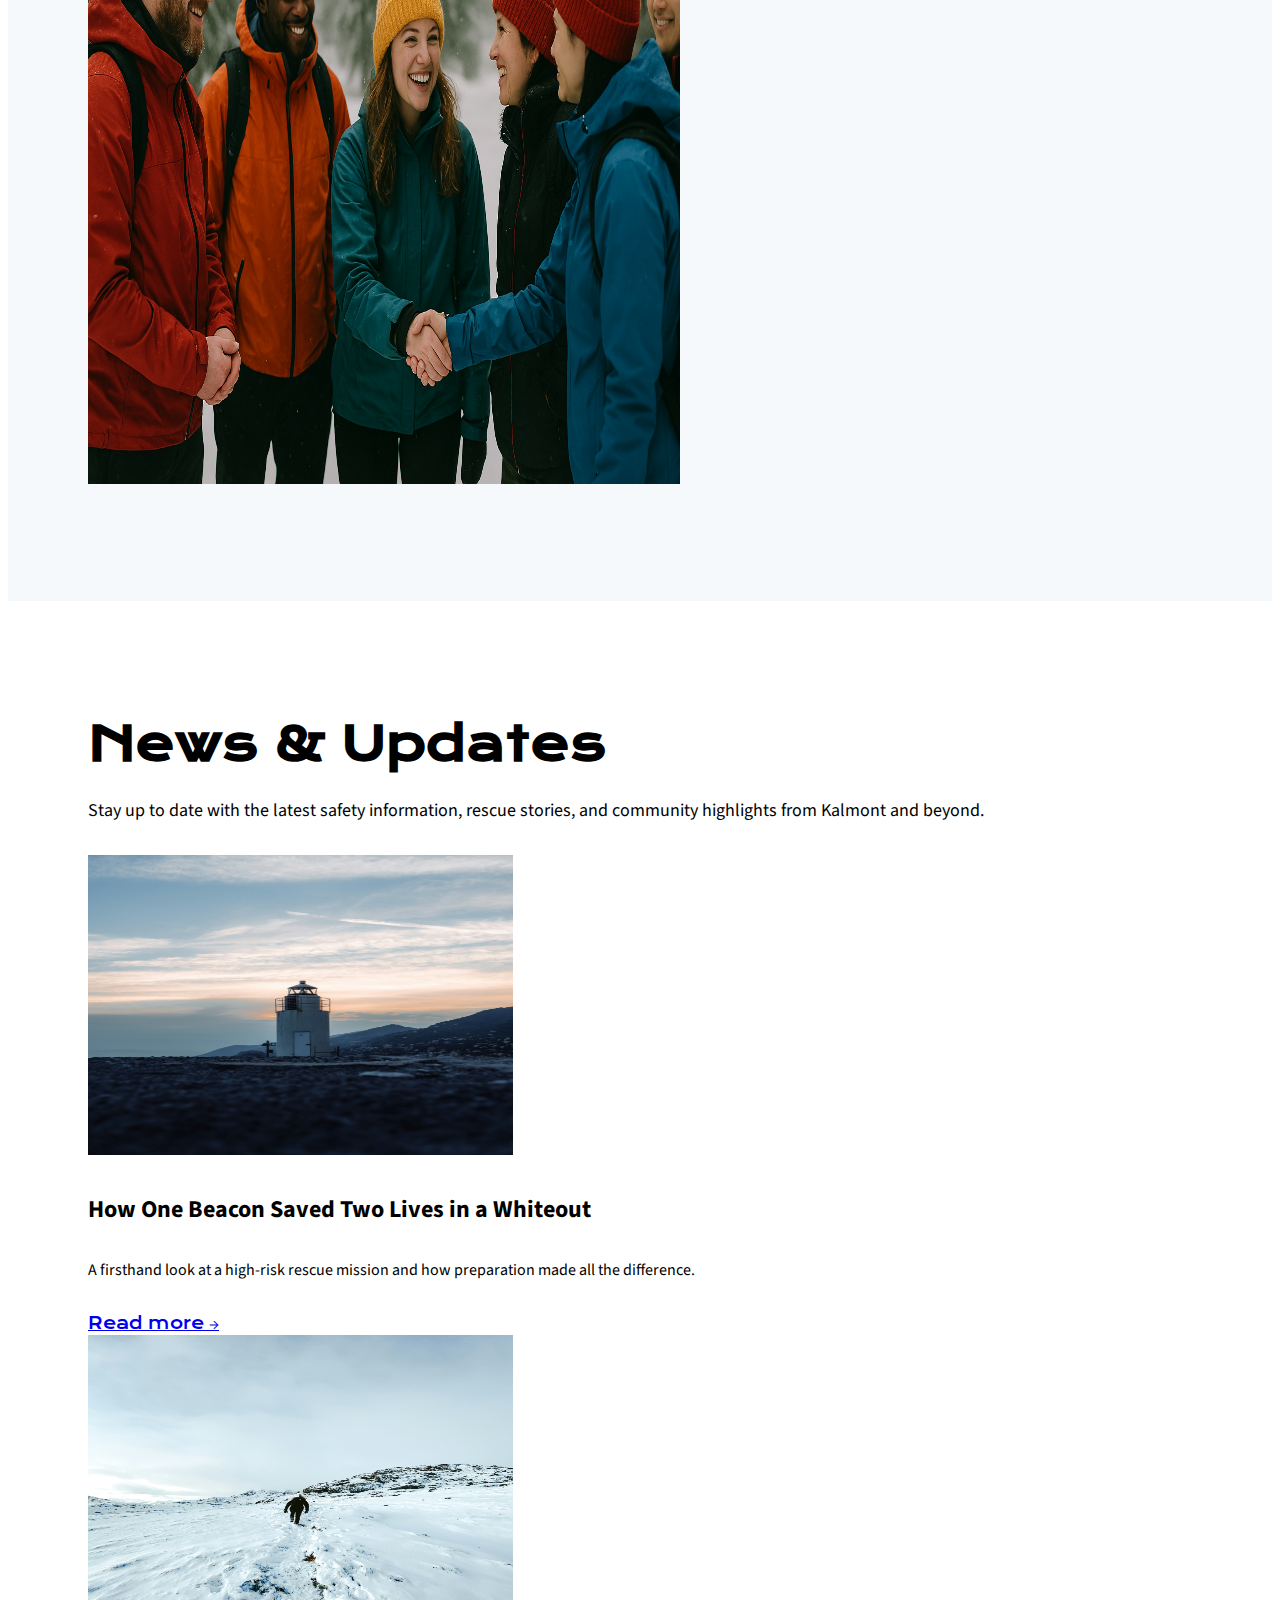
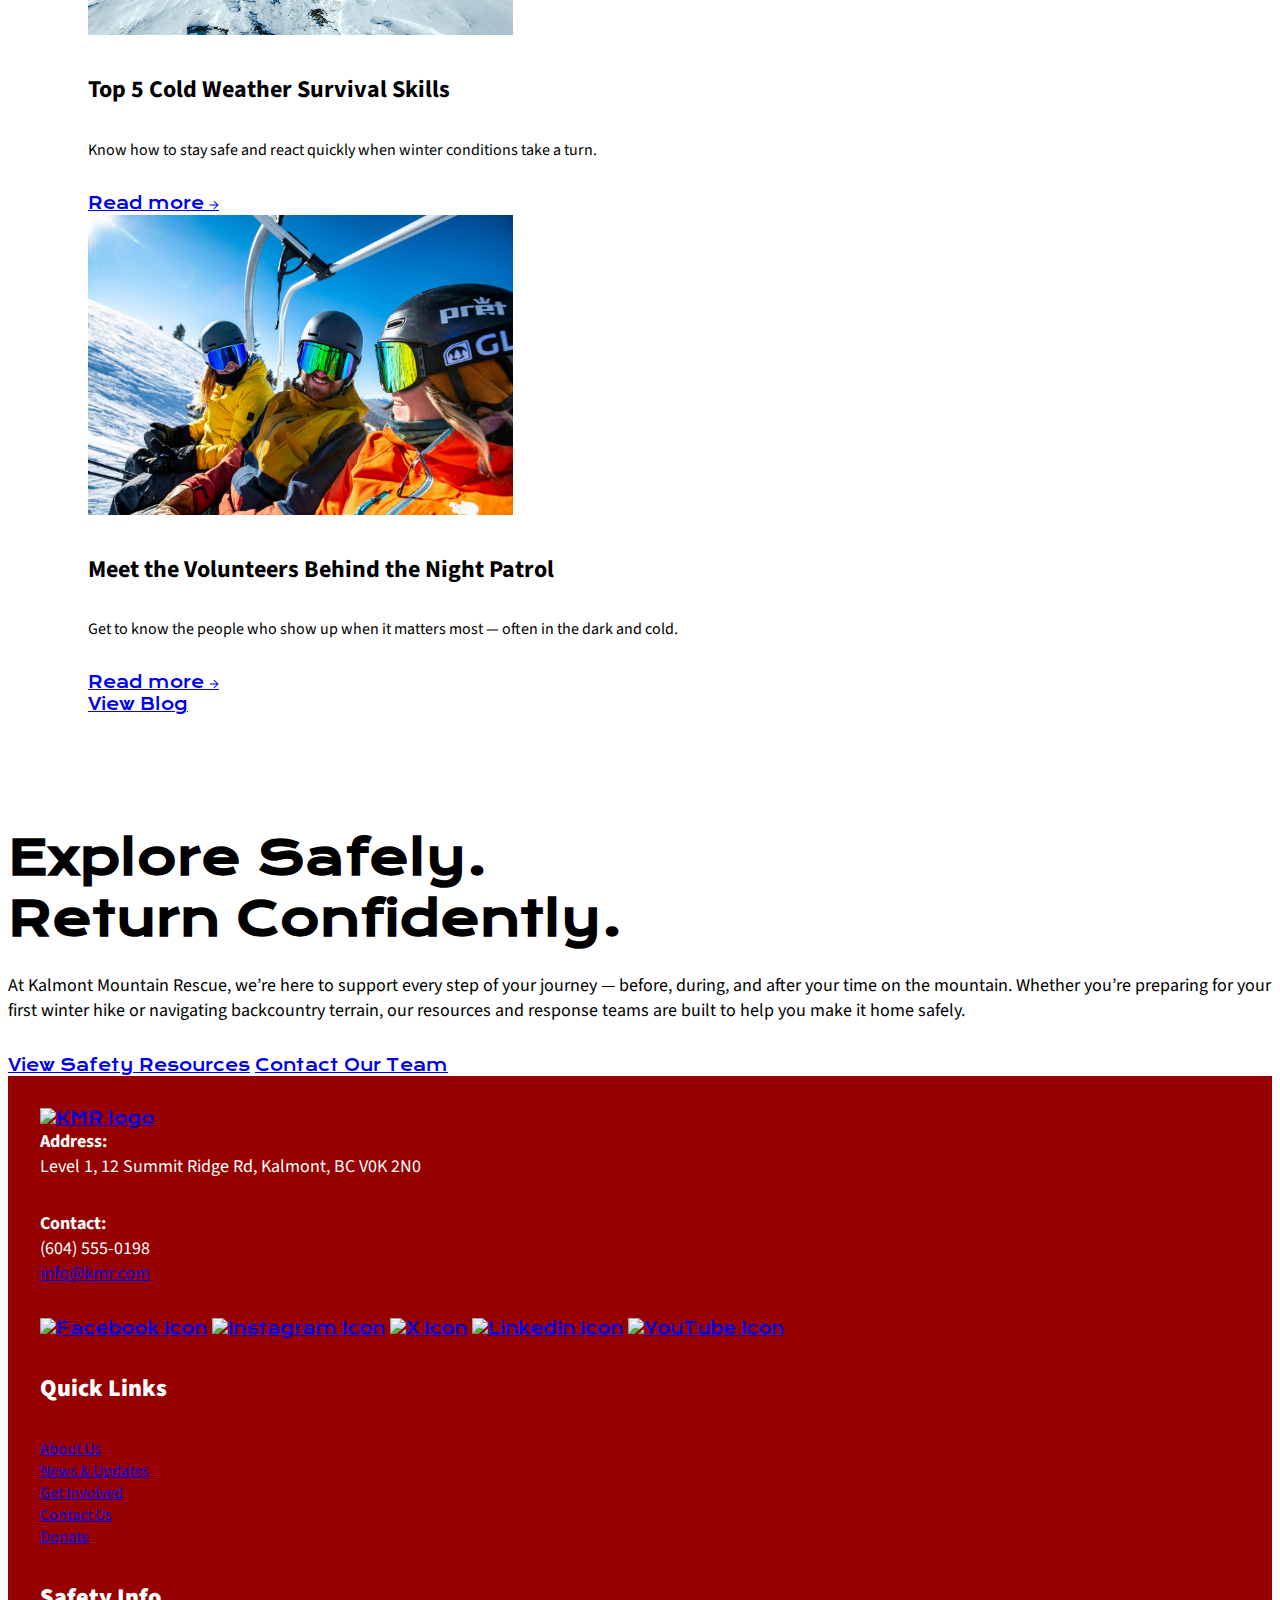
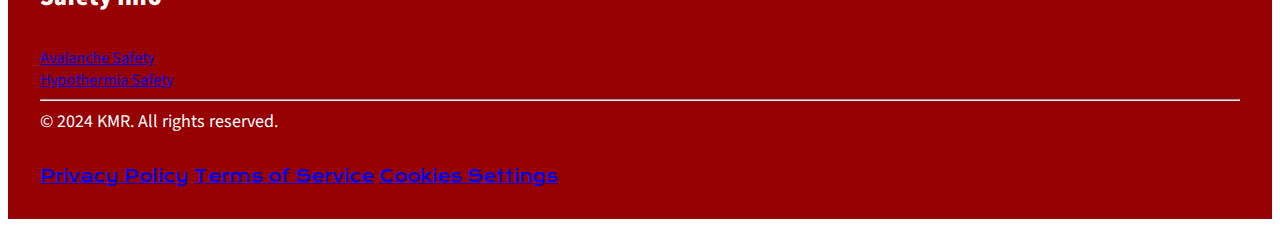
==== commit c55e7fb8: "i meant news page not get" ====
--- a/index.html
+++ b/index.html
@@ -69,7 +69,7 @@
         <p class="p2">Visitors using our safety resources annually</p>
       </div>
     </div>
-    <a class=readmore-button href="#about-us">Read More</a>
+    <a class=red-button href="#about-us">Read More</a>
     </section>
  
     <section class="missionstat">
@@ -100,7 +100,7 @@
         <li class="p2">Essential guides for hikers, skiers, and backcountry travelers</li>
       </ul>
     </div>
-    <a class=readmore-button href="#safety-info">Learn More</a>
+    <a class=red-button href="#safety-info">Learn More</a>
   </section>
   
   <section class="get-involved">
@@ -117,7 +117,7 @@
         <li class="p2">Join community events and safety outreach programs</li>
       </ul>
     </div>
-    <a class=readmore-button href="#get-involved">Read More</a>
+    <a class=red-button href="#get-involved">Read More</a>
     <div class="get-involved-image">
       <img src="img/volunteers.png" width="630px" height="640px" alt="Volunteers smiling and shaking hands in snowy forest"/>
     </div>
@@ -163,8 +163,8 @@
         response teams are built to help you make it home safely.
       </p>
       <div class="explore-safely-buttons">
-        <a class="safety-info-button" href="#safety-info">View Safety Resources</a>
-        <a class="contact-our-team-button" href="#contact-us">Contact Our Team</a>
+        <a class="button-primary" href="#safety-info">View Safety Resources</a>
+        <a class="button-secondary" href="#contact-us">Contact Our Team</a>
       </div>
     </div>
   </section>
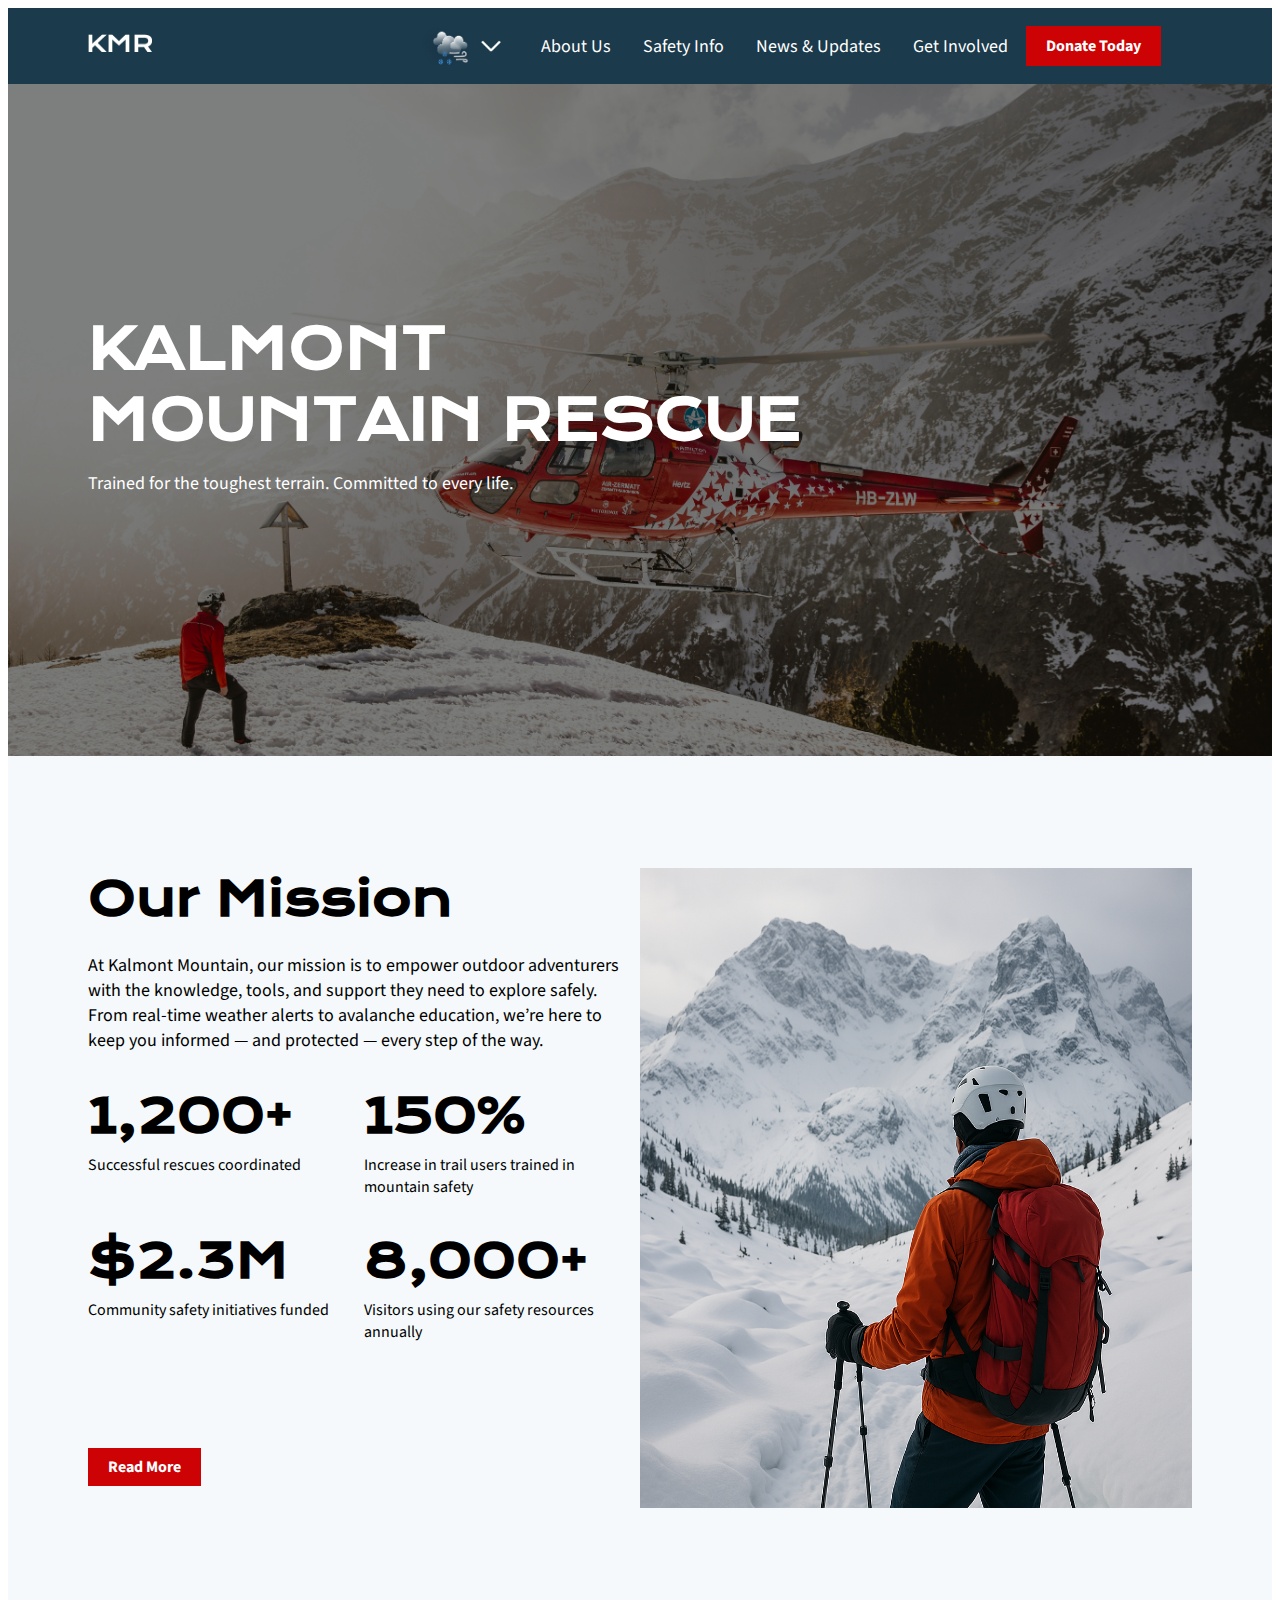
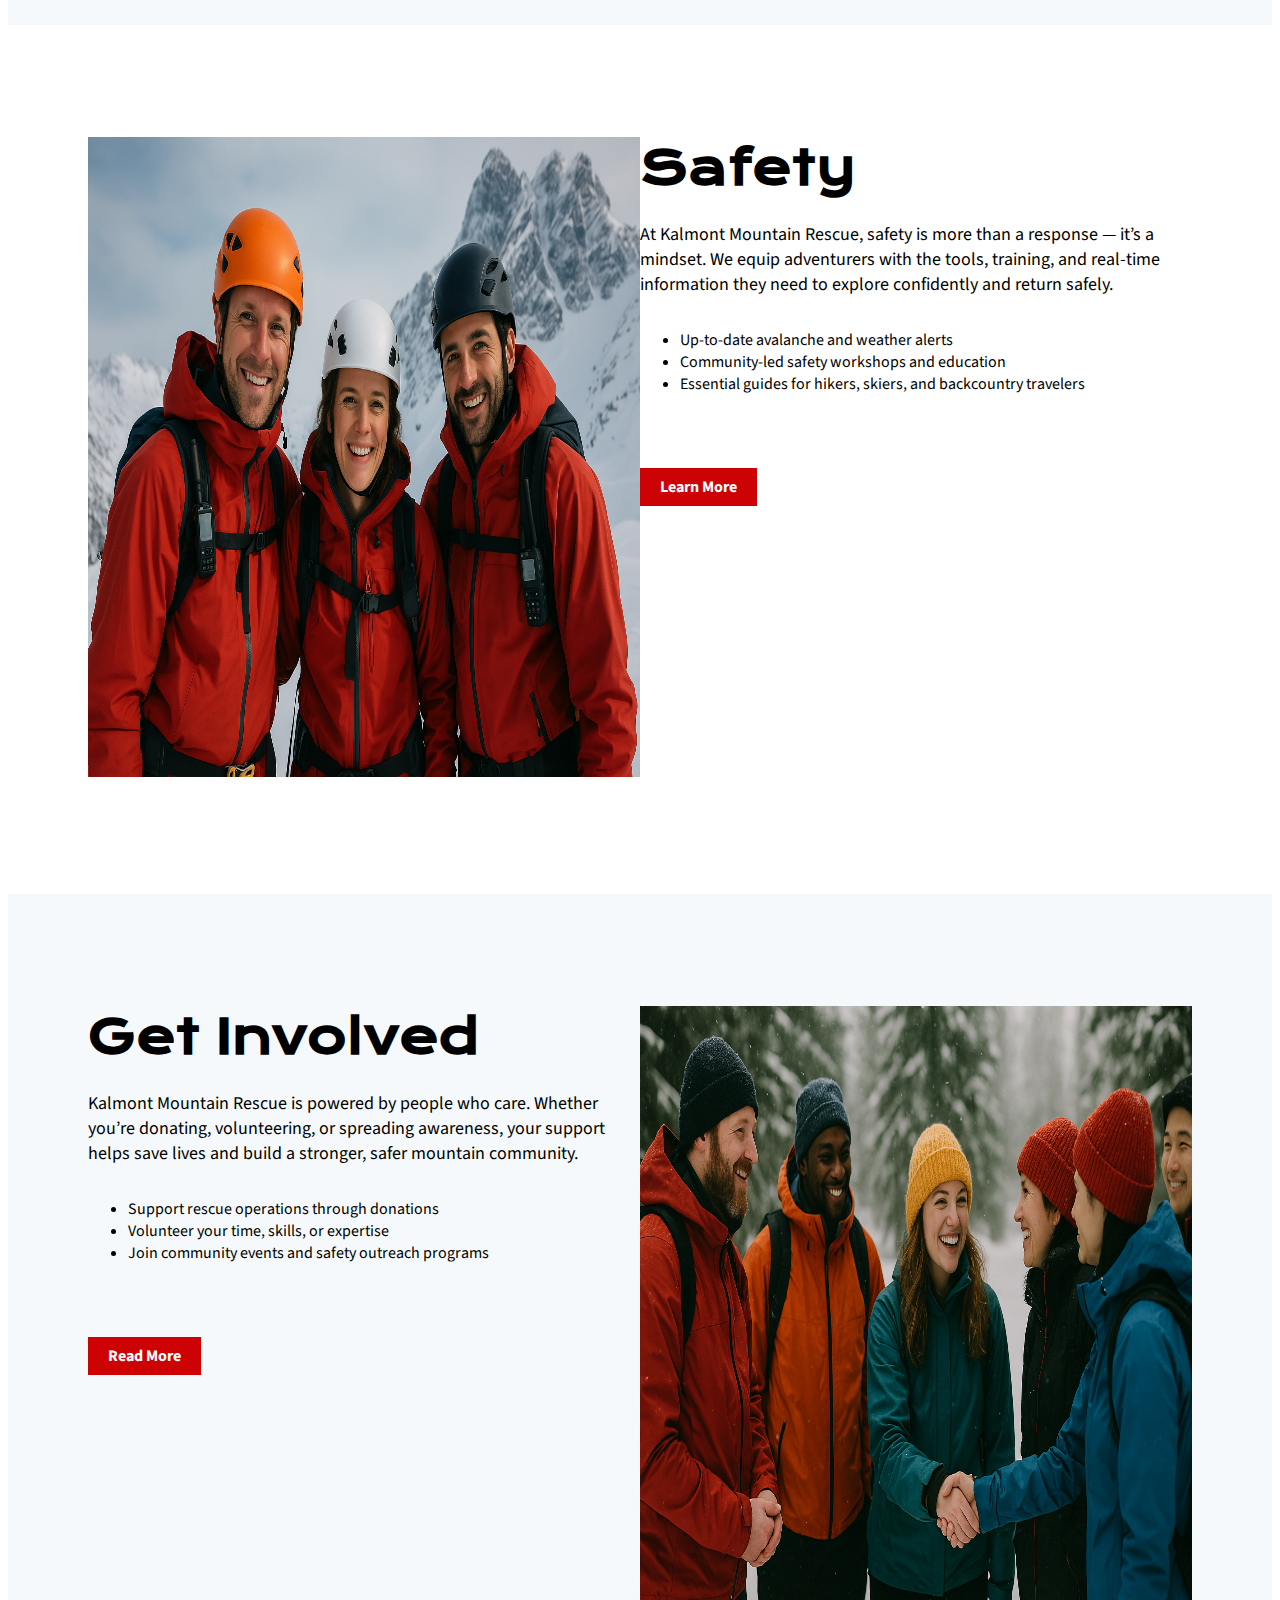
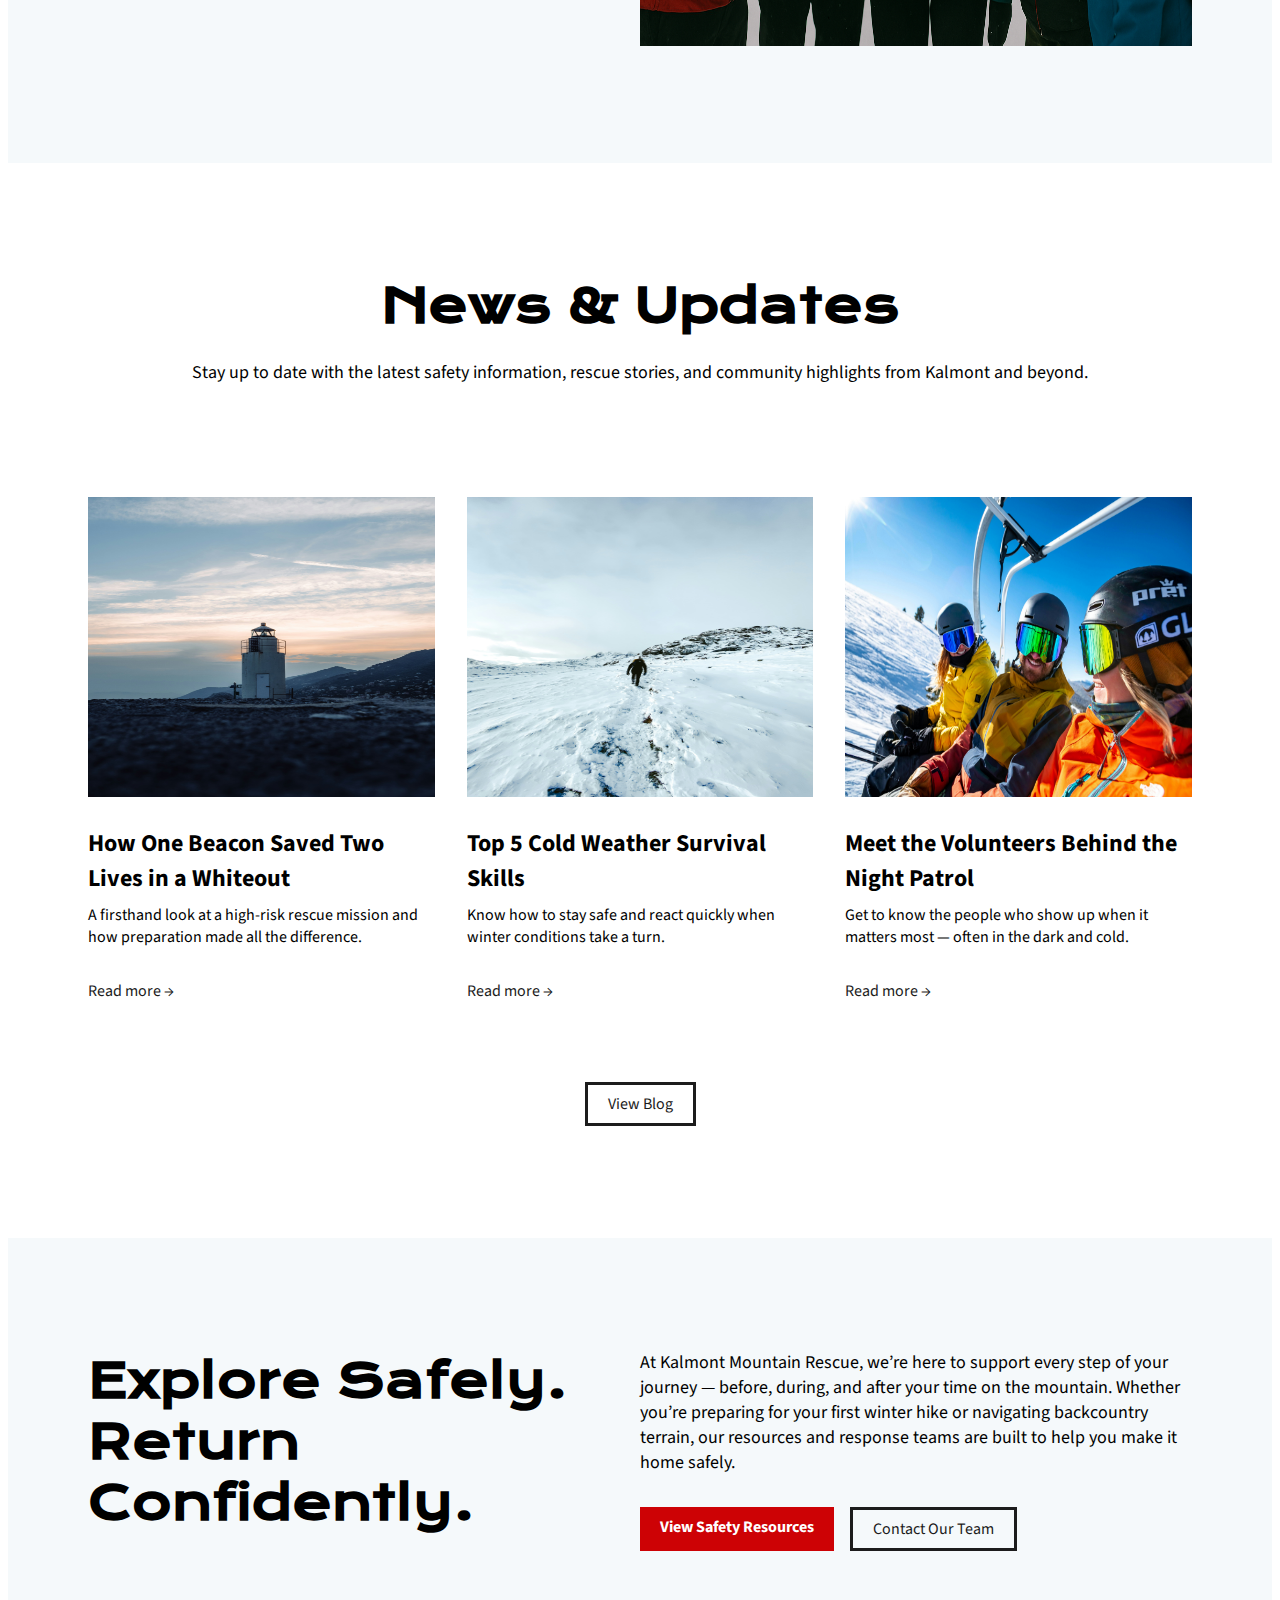
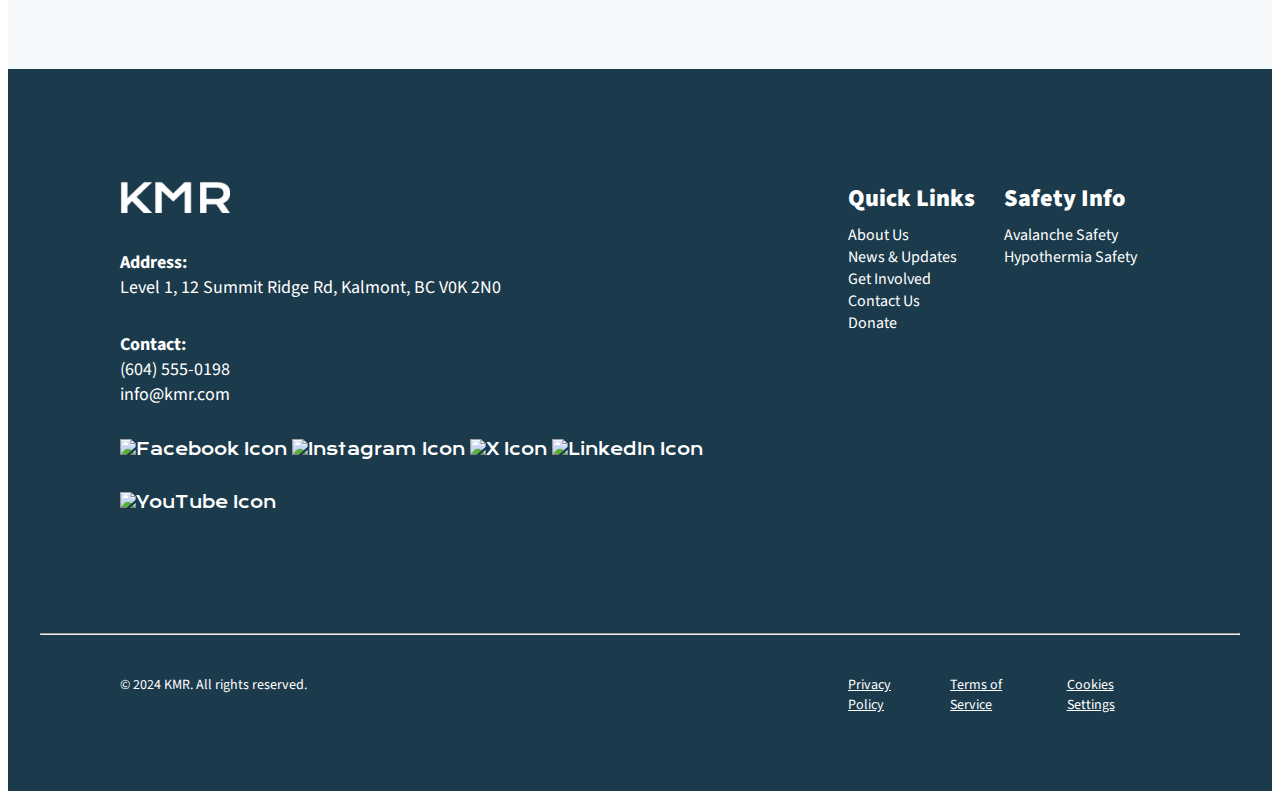
==== commit 72e12ab3: "completed home page css" ====
--- a/index.html
+++ b/index.html
@@ -16,18 +16,22 @@
 <body>
   <header>
     <nav>
-      <a href="index.html"><img src="img/kmr.png" alt="KMR logo" width="40px" height="28px"></a>
-      <a href="#weather-section">
-        <a href="#weather-section">
-          <img src="img/weather-icon.png" width="140px" height="140px" alt="Weather icon" />
-          <img src="img/chevron-icon.png" width="16x" height="16px" alt="Dropdown chevron" />
-        </a>
+      <section class="logo">
+      <a href="index.html"><img src="img/KMR.png" alt="KMR logo" width="64" height="18"></a>
+      </section>
+     <section class="navlinks">
+      <a class="weather-section" href="#weather-section">
+          <img src="img/weather-icon.png" width="54" height="44" alt="Weather icon"/>
+          <img src="img/arrow-icon.png" width="36" height="18" alt="Dropdown chevron"/>
       </a>
       <a href="#about-us">About Us</a>
       <a href="#safety-info">Safety Info</a>
       <a href="#news-and-updates">News & Updates</a>
       <a href="#get-involved">Get Involved</a>
+     </section>
+     <section class="donate">
       <a class=donate-button href="#donate-form">Donate Today</a>
+    </section>
     </nav>
   </header>
 
@@ -40,7 +44,7 @@
   </section>
 
   <section class="our-mission">
-    <section class="stats-section"></div>
+    <section class="stats-section">
     <div class="description">
     <h2>Our Mission</h2>
     <p>At Kalmont Mountain, our mission is to empower outdoor adventurers with the knowledge, tools, and support they
@@ -82,12 +86,12 @@
   </section>
 
   <section class="safety-section">
-    <div class="safety-image">
+    <section class="safety-image">
       <img src="img/3workerssmiling.png" height="640px" width="630px"
         alt="Mountain rescue team smiling in snowy mountains" />
-    </div>
-
-    <div class="safety-content">
+    </section>
+
+    <section class="safety-content">
       <h2 class="section-title">Safety</h2>
       <p>
         At Kalmont Mountain Rescue, safety is more than a response — it’s a mindset.
@@ -99,12 +103,12 @@
         <li class="p2">Community-led safety workshops and education</li>
         <li class="p2">Essential guides for hikers, skiers, and backcountry travelers</li>
       </ul>
-    </div>
-    <a class=red-button href="#safety-info">Learn More</a>
+      <a class=red-button href="#safety-info">Learn More</a>
+    </section>
   </section>
   
   <section class="get-involved">
-    <div class="get-involved-content">
+    <section class="get-involved-content">
       <h2 class="section-title">Get Involved</h2>
       <p>
         Kalmont Mountain Rescue is powered by people who care. Whether you’re
@@ -116,46 +120,56 @@
         <li class="p2">Volunteer your time, skills, or expertise</li>
         <li class="p2">Join community events and safety outreach programs</li>
       </ul>
-    </div>
     <a class=red-button href="#get-involved">Read More</a>
-    <div class="get-involved-image">
+    </section>
+    <section class="get-involved-image">
       <img src="img/volunteers.png" width="630px" height="640px" alt="Volunteers smiling and shaking hands in snowy forest"/>
-    </div>
+    </section>
   </section>
 
   <section class="news-updates" id="news-and-updates">
+    <section class="title">
     <h2>News & Updates</h2>
     <p>Stay up to date with the latest safety information, rescue stories, and community highlights from Kalmont and beyond.</p>
-  
-    <div class="news-cards">
+    </section>
+  
+    <section class="news-cards">
       <article class="news-card">
         <img src="img/chris-curry-uxTtlJYER2c-unsplash.jpg" width="425.33px" height="300px" alt="Lighthouse in a whiteout" />
+        <div class="card-title">
         <h4>How One Beacon Saved Two Lives in a Whiteout</h4>
         <p class="p2">A firsthand look at a high-risk rescue mission and how preparation made all the difference.</p>
+      </div>
         <a class="readmore-hyperlink" href="#">Read more →</a>
       </article>
   
       <article class="news-card">
         <img src="img/craig-bradford-J_xplkxx--8-unsplash.jpg" width="425.33px" height="300px" alt="Person hiking through snow" />
+        <div class="card-title">
         <h4>Top 5 Cold Weather Survival Skills</h4>
         <p class="p2">Know how to stay safe and react quickly when winter conditions take a turn.</p>
+      </div>
         <a class="readmore-hyperlink" href="#">Read more →</a>
       </article>
   
       <article class="news-card">
         <img src="img/glade-optics-ttGLlNElbCc-unsplash.jpg" width="425.33px" height="300px" alt="Volunteers on ski patrol" />
+        <div class="card-title">
         <h4>Meet the Volunteers Behind the Night Patrol</h4>
         <p class="p2">Get to know the people who show up when it matters most — often in the dark and cold.</p>
+      </div>
         <a class="readmore-hyperlink" href="#">Read more →</a>
       </article>
-    </div>
-  
-    <a class="viewblog-button" href="#news-and-updates">View Blog</a>
+    </section>
+  
+    <a class="button-secondary" href="#news-and-updates">View Blog</a>
   </section>
 
   <section class="explore-safely">
-    <div class="explore-safely-content">
+    <section class="explore-safely-content">
       <h2>Explore Safely. <br>Return Confidently.</h2>
+    </section>
+    <section>
       <p>
         At Kalmont Mountain Rescue, we’re here to support every step of your journey —
         before, during, and after your time on the mountain. Whether you’re preparing for
@@ -166,17 +180,17 @@
         <a class="button-primary" href="#safety-info">View Safety Resources</a>
         <a class="button-secondary" href="#contact-us">Contact Our Team</a>
       </div>
-    </div>
+    </section>
   </section>
 </main>
 
-<footer class="site-footer">
+<footer>
   <div class="footer-top">
     
     <!-- Logo & Contact Info -->
-    <div class="footer-col">
+    <section class="footer-col">
       <a href="index.html">
-        <img src="img/kmr.png" alt="KMR logo" width="40px" height="28px">
+        <img src="img/KMR.png" alt="KMR logo" width="110px" height="32px">
       </a>
 
       <p><strong>Address:</strong><br>
@@ -193,10 +207,10 @@
         <a href="#"><img src="img/linkedin.png" width="18px" height="18px" alt="LinkedIn Icon" /></a>
         <a href="#"><img src="img/youtube.png" width="20px" height="16px" alt="YouTube Icon" /></a>
       </div>
-    </div>
+    </section>
 
     <!-- Quick Links -->
-    <div class="footer-column">
+    <section class="footer-column">
       <h4><strong>Quick Links</strong></h4>
       <div>
         <a class="p2" href="#about-us">About Us</a><br>
@@ -205,30 +219,33 @@
         <a class="p2" href="#contact-us">Contact Us</a><br>
         <a class="p2" href="#donate">Donate</a>
       </div>
-    </div>
+    </section>
 
     <!-- Safety Info -->
-    <div class="footer-column">
+    <section class="footer-column">
       <h4><strong>Safety Info</strong></h4>
       <div>
         <a class="p2" href="#">Avalanche Safety</a><br>
         <a class="p2" href="#">Hypothermia Safety</a>
       </div>
-    </div>
+    </section>
 
   </div>
 
   <hr>
 
   <!-- Bottom Copyright -->
-  <div class="footer-bottom">
+  <section class="footer-bottom">
+    <section class="copyright">
     <p class="p3">© 2024 KMR. All rights reserved.</p>
-    <div class="legal-links">
+    </section>
+
+    <section class="legal-links">
       <a class="p3" href="#">Privacy Policy</a>
       <a class="p3" href="#">Terms of Service</a>
       <a class="p3" href="#">Cookies Settings</a>
-    </div>
-  </div>
+  </section>
+</section>
 </footer>
 
 </body>
--- a/css/main.css
+++ b/css/main.css
@@ -13,18 +13,35 @@
 	margin-bottom: 1rem;
 }
 
+nav{
+	display: grid;
+	align-items: center;
+	grid-template-columns: 0.3fr 0.55fr 0.15fr;
+	padding: 1rem 5rem;
+	justify-items: stretch;
+}
+
 nav a {
 	font-family: "Source Sans 3";
 	font-size: 1.125rem;
 	display: inline-block;
-	padding: 1rem;
 	color: #FFF;
 	text-decoration: none;
-	padding-right: 2rem;
 }
 
 nav a.hover { 
 	background-color: #888;
+}
+
+.navlinks {
+	display: flex;
+	align-items: center;
+	gap: 2rem;
+}
+
+.weather-section {
+	display: flex;
+	align-items: center;
 }
 
 h2 {
@@ -41,6 +58,7 @@
 h4 {
 	font-family: "Source Sans 3";
 	font-size: 1.5rem;
+	margin: 0 0 0.5rem 0;
 }
 
 p {
@@ -54,12 +72,8 @@
 	font-size: 1rem;
 }
 
-header{
-	display: flex;
-	justify-content: space-between;
-	align-items: center;
+header {
 	background-color: #1B3A4B;
-	padding: 0 80px;
 }
 
 img{
@@ -72,7 +86,7 @@
 	display: grid;
 	grid-template-columns: 1fr 1fr;
 	justify-items: end;
-	padding: 7rem 0 7rem 5rem;
+	padding: 7rem 5rem;
 }
 .numbers{
 	display: grid;
@@ -81,7 +95,7 @@
 	margin-bottom: 5rem;
 }
 
-.donate-button, .readmore-button {
+.donate-button, .red-button, .button-primary {
 	color: #FFF;
 	text-decoration: none;
 	background-color: #CD0205;
@@ -92,9 +106,6 @@
 	padding: 0.5rem 1.25rem;
 }
 
-.donate-button{
-	margin-left: 5.75rem;
-}
 
 .hero{
 	background:  linear-gradient(rgba(0, 0, 0, 0.5), rgba(0, 0, 0, 0.5)),url('../img/kevin-schmid-hero.jpg') no-repeat center center;
@@ -119,7 +130,7 @@
 	display: grid;
 	grid-template-columns: 1fr 1fr;
 	justify-items: start;
-	padding: 7rem 0 7rem 5rem;
+	padding: 7rem 5rem;
 }
 
 .get-involved {
@@ -127,21 +138,111 @@
 	display: grid;
 	grid-template-columns: 1fr 1fr;
 	justify-items: end;
-	padding: 7rem 0 7rem 5rem;
+	padding: 7rem 5rem;
 }
 
 .news-updates {
 	background-color: #fff;
-	padding: 7rem 0 7rem 5rem;
-}
-
-figure {
-	margin-left: 0;
-}
-
-footer{ /* ----- removed dot - footer is not a class + deleted footer p because we don't have such an element ---- */
-	background-color: rgb(150,0,0); 
+	padding: 7rem 5rem;
+}
+
+.news-updates {
+	display: grid;
+	grid-template-columns: auto;
+	justify-items: center;
+}
+
+.title {
+	display: grid;
+	justify-items: center;
+}
+
+.news-cards {
+	display: grid;
+	grid-template-columns: 1fr 1fr 1fr;
+	gap: 2rem;
+}
+
+.news-card {
+	max-width: 425px;
+}
+
+.explore-safely {
+	display: grid;
+	grid-template-columns: 1fr 1fr;
+	background-color: #F5F9FB;
+	padding: 7rem 5rem;
+}
+
+.safety-list, .get-involved-list, .title, .news-cards {
+	margin-bottom: 5rem;
+}
+
+.readmore-hyperlink {
+	font-family: "Source Sans 3";
+	font-size: 1rem;
+	text-decoration: none;
+	color: #1C1C1C;
+}
+.button-secondary {
+	font-family: "Source Sans 3";
+	font-size: 1rem;
+	text-decoration: none;
+	color: #1C1C1C;
+	padding: 0.5rem 1.25rem;
+	border: solid #1C1C1C;
+}
+
+.card-title {
+	padding: 1.5rem 0 0 0;
+}
+
+.explore-safely-buttons {
+	display: flex;
+	gap: 1rem;
+}
+
+footer { 
+	background-color: #1B3A4B; 
 	color:white;
 	min-height: 5rem;
 	padding: 2rem;
 }
+
+.footer-col img {
+	margin-bottom: 2rem;
+}
+
+footer a {
+	color:#FFF;
+	text-decoration: none;
+}
+
+a.p2{
+	padding-bottom: 0.5rem;
+}
+
+.footer-top {
+	display: grid;
+	grid-template-columns: 0.7fr 0.15fr 0.15fr;
+	padding: 5rem;
+}
+
+.footer-bottom {
+	display: grid;
+	grid-template-columns: 0.7fr 0.3fr;
+	padding: 2rem 5rem;
+}
+
+.p3 {
+	font-family: "Source Sans 3";
+	font-size: 0.875rem;
+	text-decoration: none;
+}
+
+.legal-links {
+	display: flex;
+	flex-direction: row;
+	text-decoration: underline;
+	gap: 1.5rem;
+}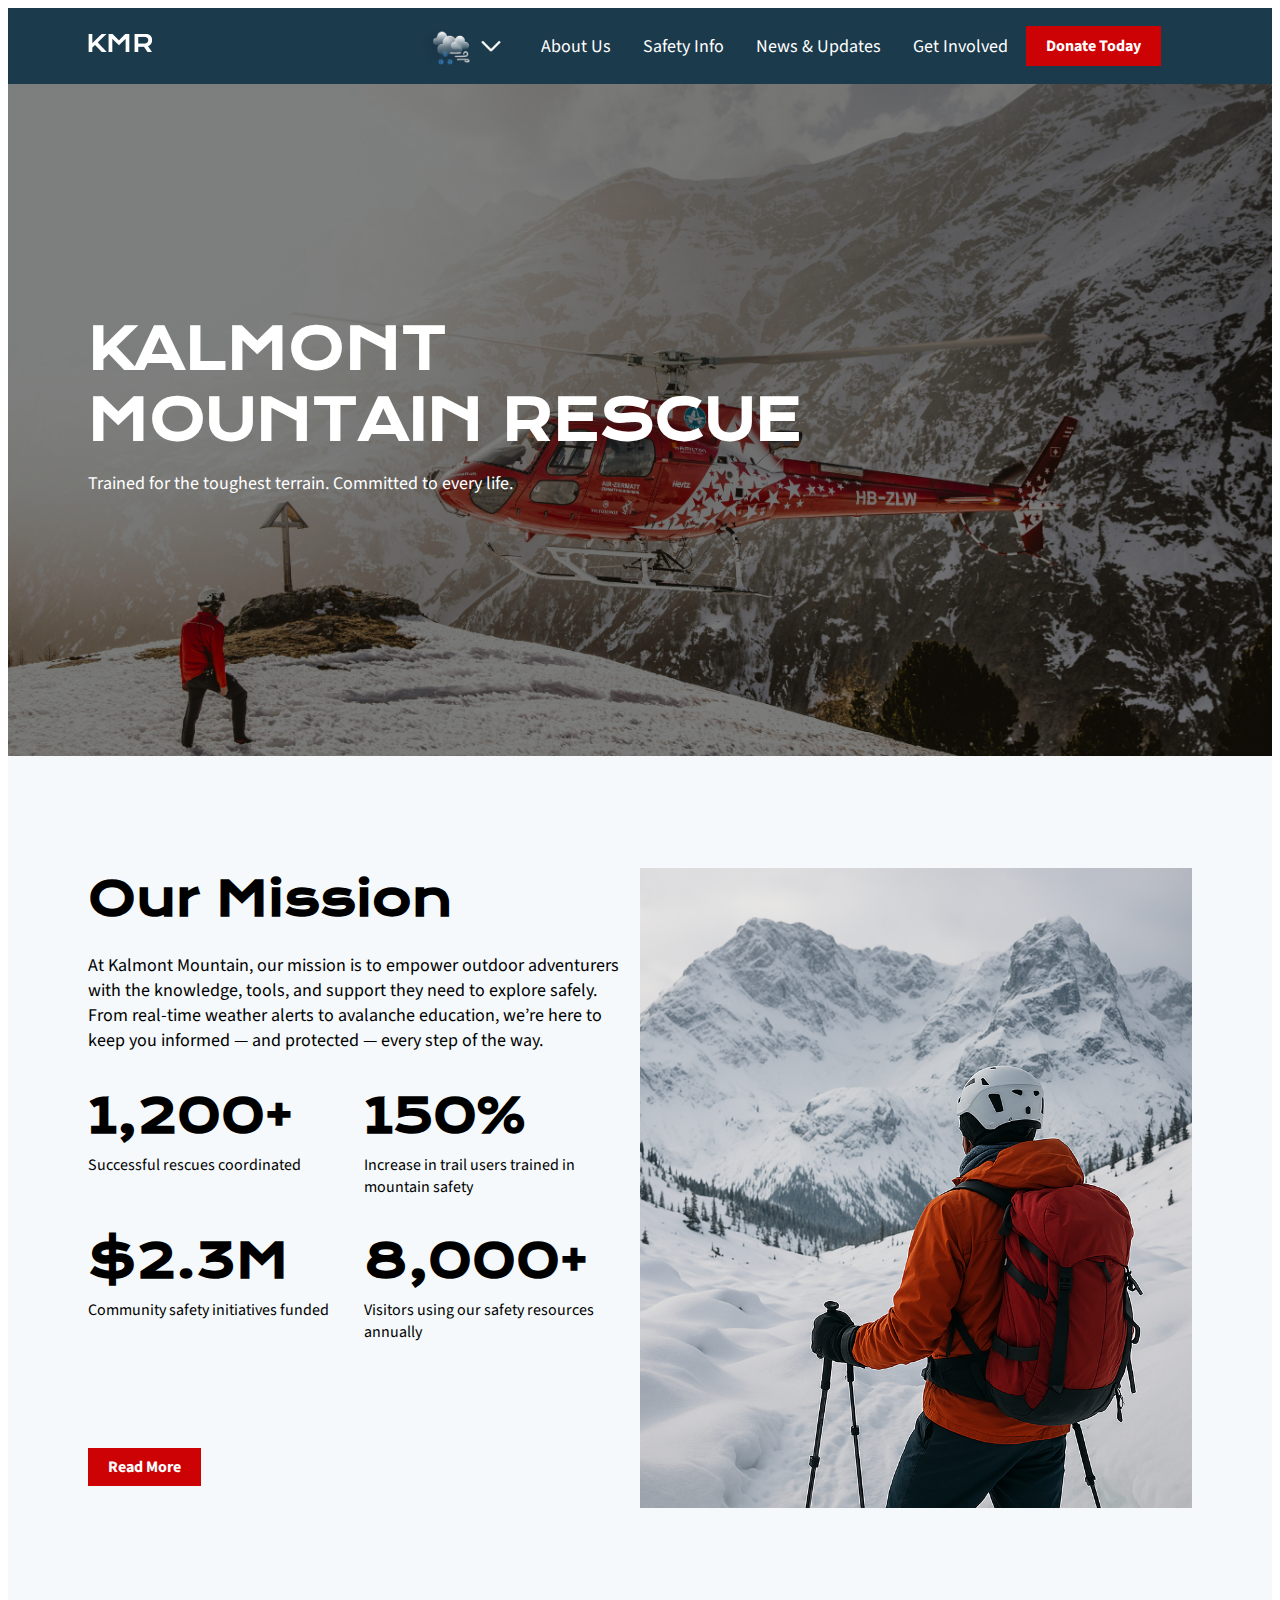
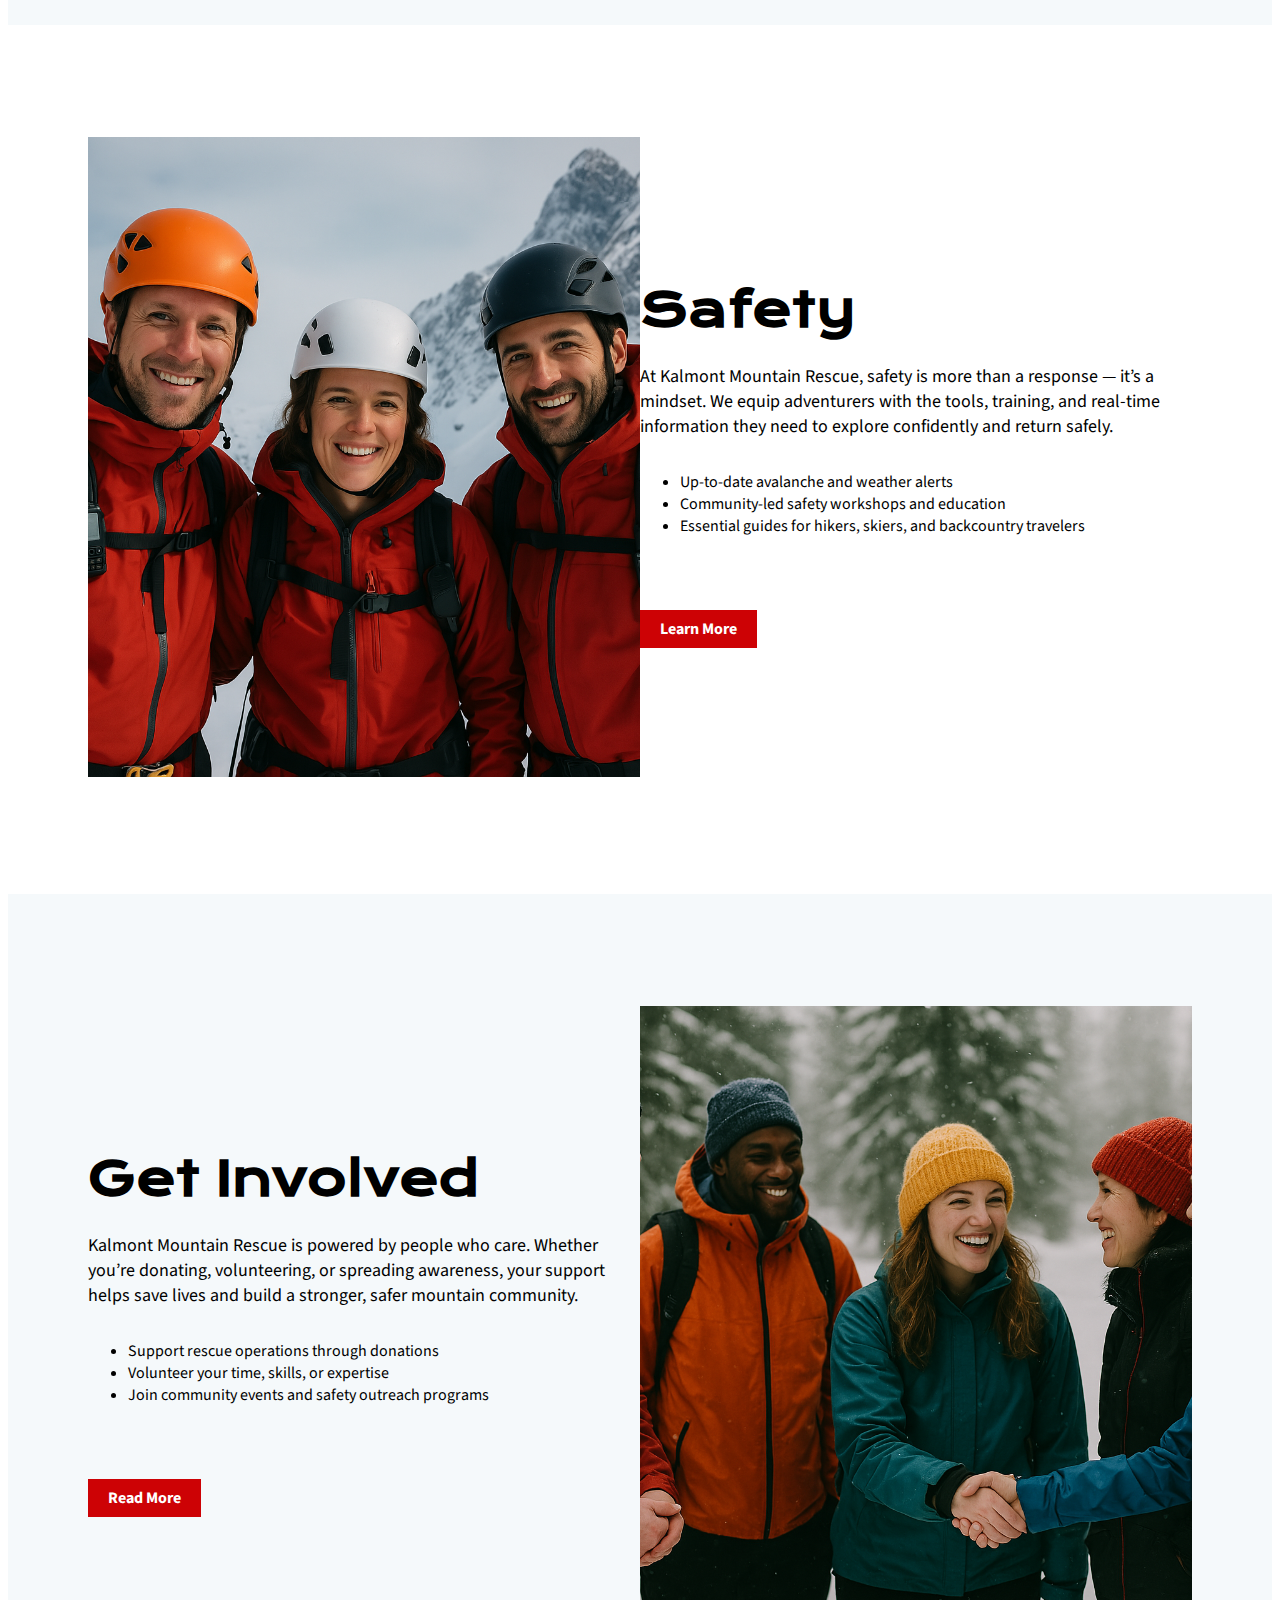
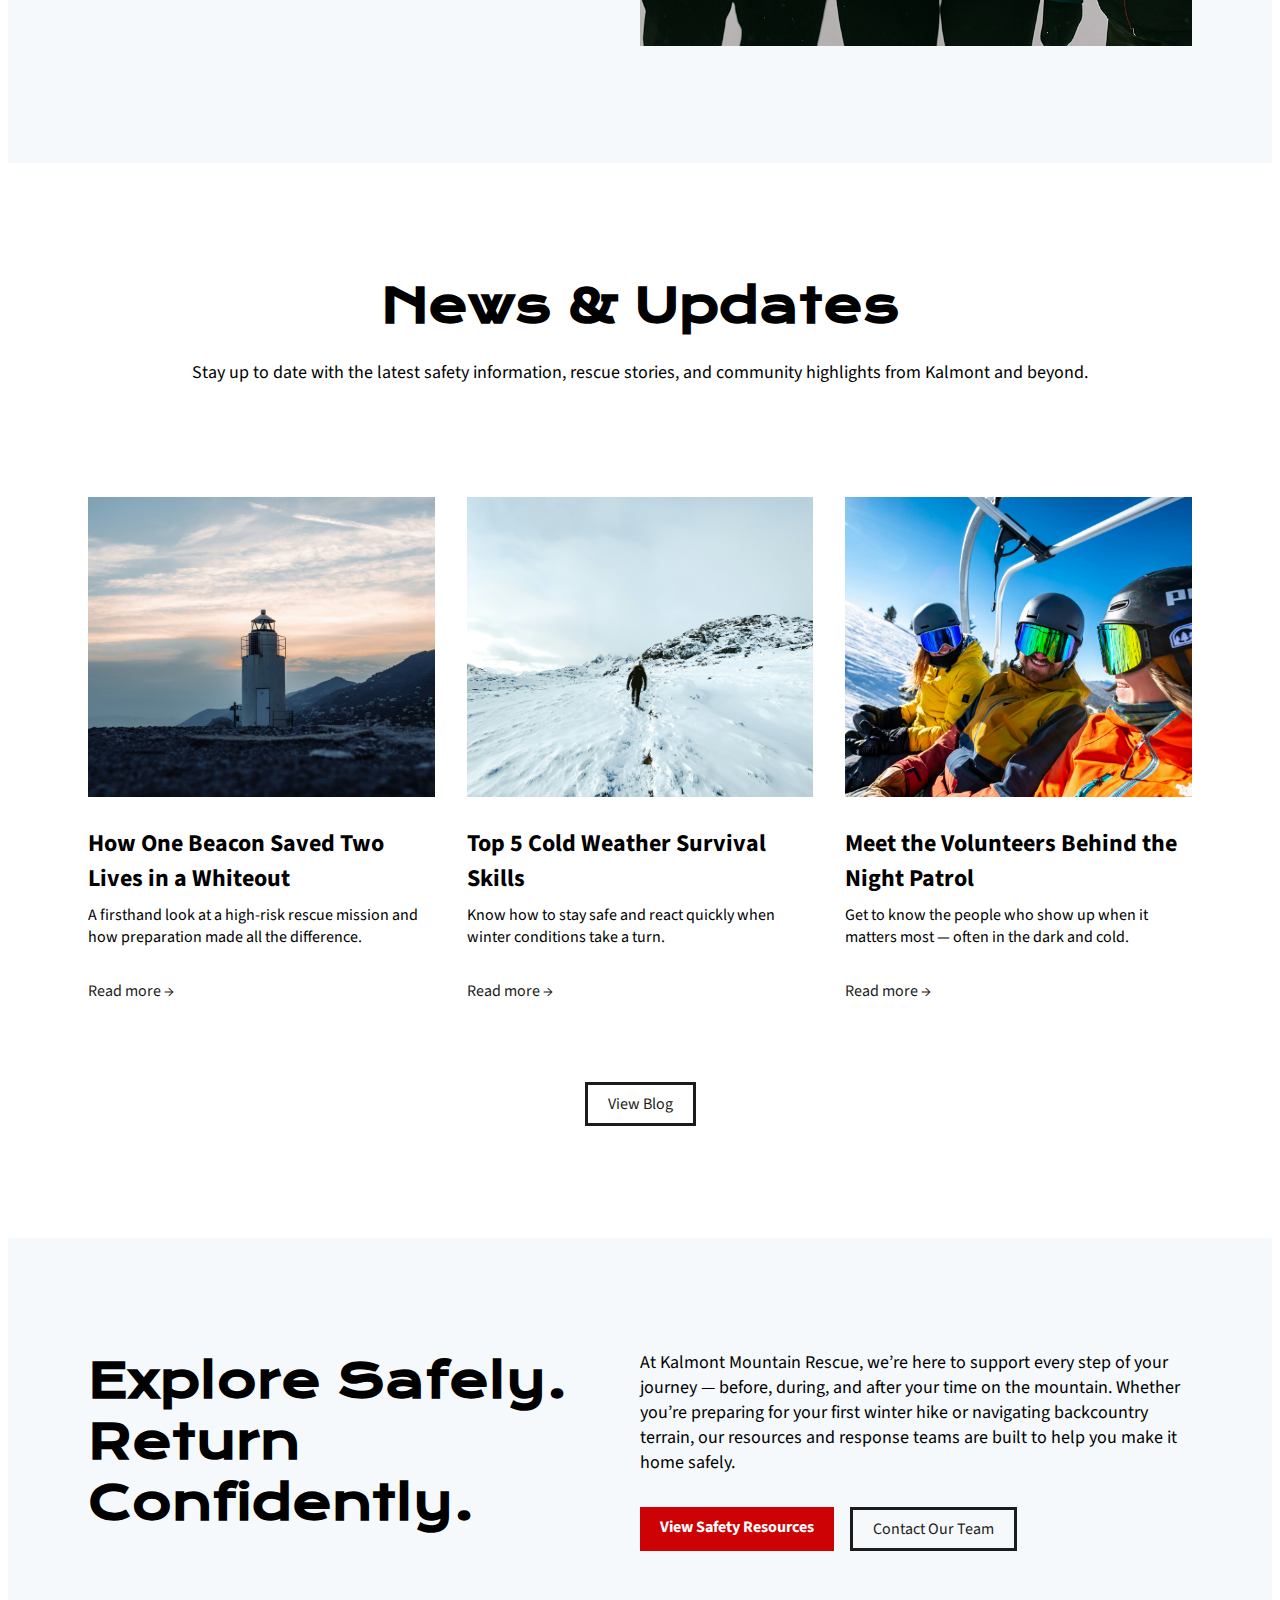
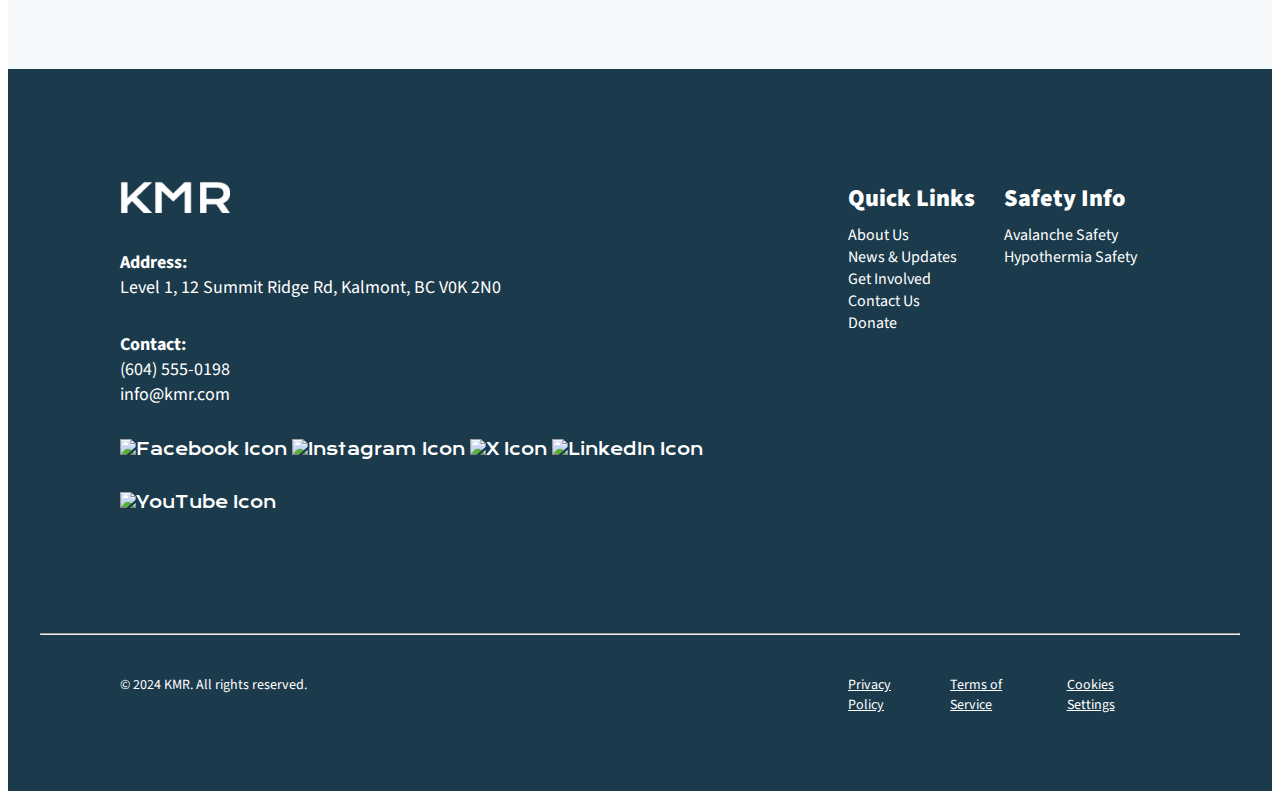
==== commit b8d6f1f2: "Added links to other pages, fixed photos" ====
--- a/index.html
+++ b/index.html
@@ -24,10 +24,10 @@
           <img src="img/weather-icon.png" width="54" height="44" alt="Weather icon"/>
           <img src="img/arrow-icon.png" width="36" height="18" alt="Dropdown chevron"/>
       </a>
-      <a href="#about-us">About Us</a>
-      <a href="#safety-info">Safety Info</a>
-      <a href="#news-and-updates">News & Updates</a>
-      <a href="#get-involved">Get Involved</a>
+      <a href="#about-us.html">About Us</a>
+      <a href="#safety-info.html">Safety Info</a>
+      <a href="#news-and-updates.html">News & Updates</a>
+      <a href="#get-involved.html">Get Involved</a>
      </section>
      <section class="donate">
       <a class=donate-button href="#donate-form">Donate Today</a>
--- a/css/main.css
+++ b/css/main.css
@@ -78,6 +78,7 @@
 
 img{
 	max-width:100%;
+	object-fit: cover;
 }
 
 
@@ -130,6 +131,7 @@
 	display: grid;
 	grid-template-columns: 1fr 1fr;
 	justify-items: start;
+	align-items: center;
 	padding: 7rem 5rem;
 }
 
@@ -138,6 +140,7 @@
 	display: grid;
 	grid-template-columns: 1fr 1fr;
 	justify-items: end;
+	align-items: center;
 	padding: 7rem 5rem;
 }
 
